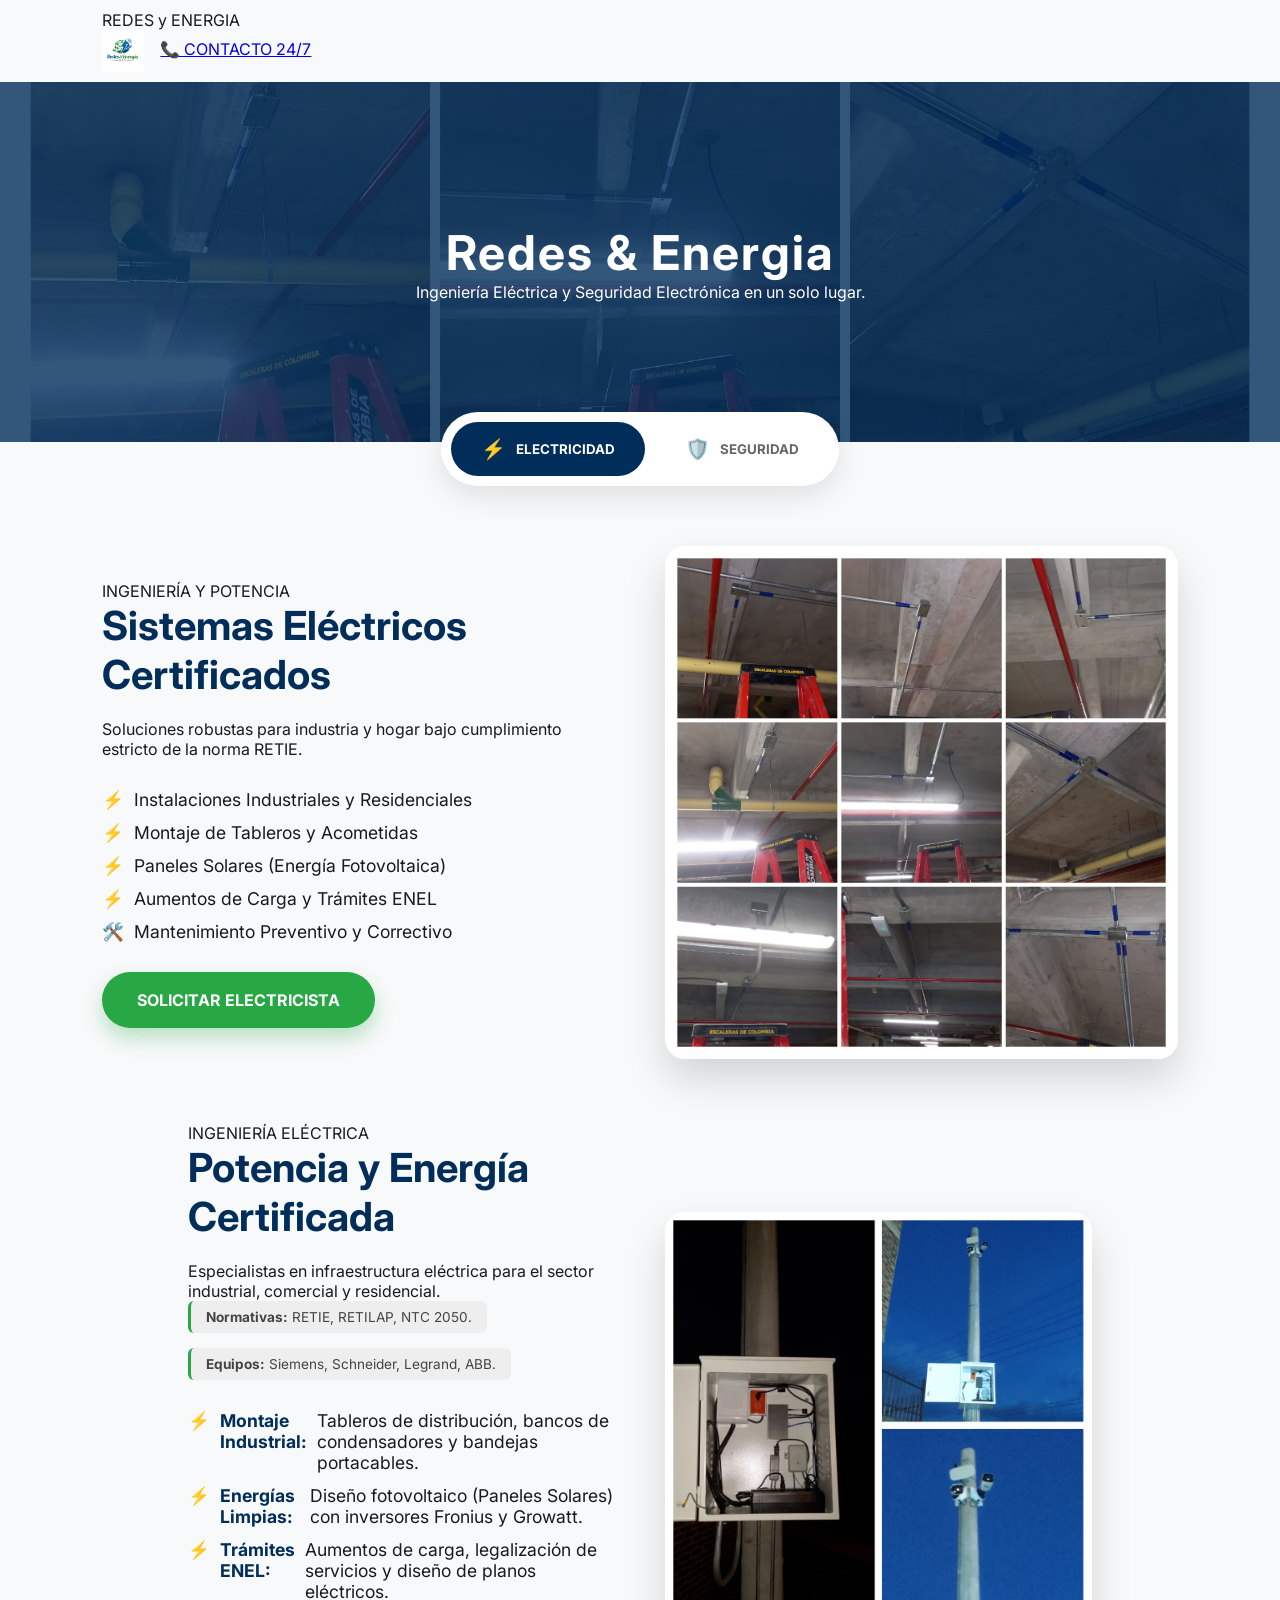
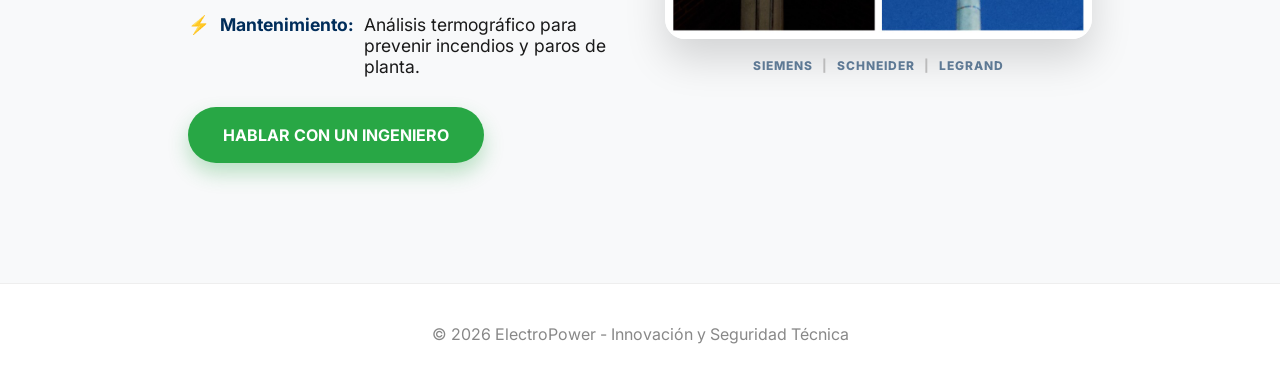
==== index.html @ 6e64207f "Update index.html" ====
<!DOCTYPE html>
<html lang="es">
<head>
    <meta charset="UTF-8">
    <meta name="viewport" content="width=device-width, initial-scale=1.0">
    <title>Redes & Energia | Ingeniería y Seguridad</title>
    <link rel="stylesheet" href="style.css">
    <link rel="stylesheet" href="https://cdnjs.cloudflare.com/ajax/libs/animate.css/4.1.1/animate.min.css"/>
    <link href="https://fonts.googleapis.com/css2?family=Inter:wght@400;700;800&display=swap" rel="stylesheet">
</head>
<body>

    <nav class="navbar animate__animated animate__fadeIn">
        <div class="logo">REDES y <span>ENERGIA</span></div>
        <img src="logo.jpeg" alt="Logo Redes & Energía" class="logo-img">
        <a href="https://wa.me/573142447898" class="btn-contacto">📞 CONTACTO 24/7</a>
    </nav>

    <header class="main-header">
        <div class="header-content animate__animated animate__zoomIn">
            <h1>Redes & Energia</h1>
            <p>Ingeniería Eléctrica y Seguridad Electrónica en un solo lugar.</p>
        </div>
    </header>

    <section class="selector-section">
        <div class="tabs">
            <button class="tab-item active" onclick="cambiarServicio('elec')">
                <span class="tab-icon">⚡</span>
                <span class="tab-text">ELECTRICIDAD</span>
            </button>
            <button class="tab-item" onclick="cambiarServicio('seg')">
                <span class="tab-icon">🛡️</span>
                <span class="tab-text">SEGURIDAD</span>
            </button>
        </div>
    </section>

    <main class="container">
        
        <div id="elec" class="service-panel active animate__animated animate__fadeIn">
            <div class="panel-grid">
                <div class="panel-info">
                    <span class="badge">INGENIERÍA Y POTENCIA</span>
                    <h2>Sistemas Eléctricos Certificados</h2>
                    <p>Soluciones robustas para industria y hogar bajo cumplimiento estricto de la norma RETIE.</p>
                    <ul class="feature-list">
                        <li><span>⚡</span> Instalaciones Industriales y Residenciales</li>
                        <li><span>⚡</span> Montaje de Tableros y Acometidas</li>
                        <li><span>⚡</span> Paneles Solares (Energía Fotovoltaica)</li>
                        <li><span>⚡</span> Aumentos de Carga y Trámites ENEL</li>
                        <li><span>🛠️</span> Mantenimiento Preventivo y Correctivo</li>
                    </ul>
                    <a href="https://wa.me/573142447898" class="btn-wa">SOLICITAR ELECTRICISTA</a>
                </div>
                <div class="panel-media">
                    <img src="img/conduit-emt.jpeg" alt="Electricidad Industrial" class="img-main">
                </div>
            </div>
        </div>
<main class="container">
        
        <div id="elec" class="service-panel active animate__animated animate__fadeIn">
            <div class="panel-grid">
                <div class="panel-info">
                    <span class="badge">INGENIERÍA ELÉCTRICA</span>
                    <h2>Potencia y Energía Certificada</h2>
                    <p>Especialistas en infraestructura eléctrica para el sector industrial, comercial y residencial.</p>
                    
                    <div class="tech-specs">
                        <div class="spec-item"><strong>Normativas:</strong> RETIE, RETILAP, NTC 2050.</div>
                        <div class="spec-item"><strong>Equipos:</strong> Siemens, Schneider, Legrand, ABB.</div>
                    </div>

                    <ul class="feature-list">
                        <li><span>⚡</span> <strong>Montaje Industrial:</strong> Tableros de distribución, bancos de condensadores y bandejas portacables.</li>
                        <li><span>⚡</span> <strong>Energías Limpias:</strong> Diseño fotovoltaico (Paneles Solares) con inversores Fronius y Growatt.</li>
                        <li><span>⚡</span> <strong>Trámites ENEL:</strong> Aumentos de carga, legalización de servicios y diseño de planos eléctricos.</li>
                        <li><span>⚡</span> <strong>Mantenimiento:</strong> Análisis termográfico para prevenir incendios y paros de planta.</li>
                    </ul>
                    <a href="https://wa.me/573142447898" class="btn-wa">HABLAR CON UN INGENIERO</a>
                </div>
                <div class="panel-media">
                    <img src="img/posteria.jpeg" alt="Ingeniería Eléctrica" class="img-main">
                    <div class="brand-strip">
                        <span>SIEMENS</span> | <span>SCHNEIDER</span> | <span>LEGRAND</span>
                    </div>
                </div>
            </div>
        </div>

        <div id="seg" class="service-panel animate__animated animate__fadeIn">
            <div class="panel-grid">
                <div class="panel-info">
                    <span class="badge sec-badge">TECNOLOGÍA DE PROTECCIÓN</span>
                    <h2>Seguridad Electrónica Integral</h2>
                    <p>Protegemos lo que más valoras con sistemas inteligentes de última generación y control móvil.</p>
                    <ul class="feature-list">
                        <li><span>🛡️</span> CCTV: Cámaras 4K con Inteligencia Artificial</li>
                        <li><span>🔥</span> Detección de Incendio e Intrusión</li>
                        <li><span>🛂</span> Control de Acceso Biométrico y Peatonal</li>
                        <li><span>⚡</span> Cercas Eléctricas de Alto Voltaje</li>
                        <li><span>🚗</span> Control Vehicular y Automatización</li>
                    </ul>
                    <a href="https://wa.me/573142447898" class="btn-wa seg-color">SOLICITAR ESTUDIO DE SEGURIDAD</a>
                </div>
                <div class="panel-media">
                    <div class="scanner-effect">
                        <img src="img/visual.jpeg" alt="Seguridad CCTV" class="img-main">
                        <img src="img/cercaelectrica.jpeg" alt="Cerca Electrica" class="img-main">
                        <div class="line"></div>
                    </div>
                </div>
            </div>
        </div>

    </main>


        <div id="seg" class="service-panel animate__animated animate__fadeIn">
            <div class="panel-grid">
                <div class="panel-info">
                    <span class="badge sec-badge">SEGURIDAD ELECTRÓNICA IA</span>
                    <h2>Protección de Nueva Generación</h2>
                    <p>Implementamos sistemas inteligentes que no solo graban, sino que previenen incidentes en tiempo real.</p>
                    
                    <div class="tech-specs sec-specs">
                        <div class="spec-item"><strong>Tecnologías:</strong> IA AcuSense, ColorVu (24/7 Color), LPR.</div>
                        <div class="spec-item"><strong>Marcas:</strong> Hikvision, Dahua, Ajax, DSC, Ezviz.</div>
                    </div>

                    <ul class="feature-list">
                        <li><span>🛡️</span> <strong>CCTV con IA:</strong> Filtro de humanos y vehículos para evitar falsas alarmas de mascotas o lluvia.</li>
                        <li><span>🛡️</span> <strong>Visión Nocturna 4K:</strong> Tecnología de ultra baja luz para ver colores nítidos en oscuridad total.</li>
                        <li><span>🛡️</span> <strong>Alarmas Inalámbricas:</strong> Sistemas Grado 2 con conexión a celular y batería de respaldo de larga duración.</li>
                        <li><span>🛡️</span> <strong>Control de Acceso:</strong> Reconocimiento facial, biometría y citofonía IP gestionada desde App.</li>
                        <li><span>🛡️</span> <strong>Perímetros:</strong> Cercas eléctricas con energizadores de alta potencia y sensores de impacto.</li>
                    </ul>
                    <a href="https://wa.me/tu_numero" class="btn-wa seg-color">SOLICITAR DIAGNÓSTICO IA</a>
                </div>
                <div class="panel-media">
                    <div class="scanner-effect">
                        <img src="img/visual.jpeg" alt="Tecnología de Seguridad" class="img-main">
                        <div class="line"></div>
                    </div>
                    <div class="brand-strip">
                        <span>HIKVISION</span> | <span>DAHUA</span> | <span>AJAX</span> | <span>EZVIZ</span>
                    </div>
                </div>
            </div>
        </div>

    </main>

    <footer class="footer">
        <p>&copy; 2026 ElectroPower - Innovación y Seguridad Técnica</p>
    </footer>

   <script>
    function cambiarServicio(idSeleccionado) {
        // 1. Buscamos todos los paneles de información
        const paneles = document.querySelectorAll('.service-panel');
        
        // 2. Ocultamos todos los paneles quitando la clase 'active'
        paneles.forEach(panel => {
            panel.classList.remove('active');
            panel.style.display = 'none'; // Forzamos que se oculte
        });

        // 3. Quitamos el color azul a todos los botones del menú
        const botones = document.querySelectorAll('.tab-item');
        botones.forEach(boton => {
            boton.classList.remove('active');
        });

        // 4. Mostramos SOLO el panel que queremos
        const panelActivo = document.getElementById(idSeleccionado);
        if (panelActivo) {
            panelActivo.classList.add('active');
            panelActivo.style.display = 'block'; // Forzamos que se vea
        }

        // 5. Pintamos de azul el botón que acabamos de tocar
        // Usamos event.currentTarget para saber qué botón se presionó
        if (event && event.currentTarget) {
            event.currentTarget.classList.add('active');
        }
    }
</script>
</body>

</html>
---- style.css ----
:root {
    --azul: #002d5a;
    --verde: #28a745;
    --gris: #f8f9fa;
    --dark: #1a1a1a;
}

* { box-sizing: border-box; margin: 0; padding: 0; font-family: 'Inter', sans-serif; }

body { background-color: var(--gris); color: var(--dark); }

/* NAVBAR */
.navbar {
    /* ... otras propiedades ... */
    padding: 10px 8%; /* <--- Reduce el primer número (ej. de 15px o 20px a 10px) */
    /* ... otras propiedades ... */
}
/* Busca esta regla en tu CSS y cambia el valor de height */

.logo-img {
    height: 42px; /* Prueba con este valor intermedio */
    margin-right: 12px;
    object-fit: contain;
    width: auto;
    vertical-align: middle; /* Ayuda a que quede bien centrado con el texto */
}
/* HEADER */
.main-header {
    background: linear-gradient(rgba(0,45,90,0.8), rgba(0,45,90,0.8)), url('img/conduit-emt.jpeg');
    background-size: cover; background-position: center; height: 40vh;
    display: flex; align-items: center; justify-content: center; text-align: center; color: white;
}
.main-header h1 { font-size: 3rem; letter-spacing: 2px; }

/* SELECTOR TABS */
.selector-section { display: flex; justify-content: center; margin-top: -30px; }
.tabs { background: white; padding: 10px; border-radius: 50px; box-shadow: 0 10px 30px rgba(0,0,0,0.1); display: flex; gap: 10px; }
.tab-item { 
    border: none; background: none; padding: 15px 30px; border-radius: 40px;
    cursor: pointer; display: flex; align-items: center; gap: 10px; transition: 0.3s;
    font-weight: bold; color: #666;
}
.tab-item.active { background: var(--azul); color: white; }
.tab-icon { font-size: 20px; }

/* PANELES DE SERVICIO */
.container { padding: 60px 8%; }
.service-panel { display: none; }
.service-panel.active { display: block; }
.panel-grid { display: grid; grid-template-columns: 1fr 1fr; gap: 50px; align-items: center; }

.panel-info h2 { font-size: 2.5rem; color: var(--azul); margin-bottom: 20px; }
.feature-list { list-style: none; margin: 30px 0; }
.feature-list li { margin: 12px 0; font-size: 1.1rem; display: flex; gap: 10px; }
.feature-list span { color: var(--verde); font-weight: bold; }

.img-main { width: 100%; border-radius: 20px; box-shadow: 0 20px 40px rgba(0,0,0,0.15); }

/* BOTÓN WHATSAPP */
.btn-wa { 
    display: inline-block; background: var(--verde); color: white;
    padding: 18px 35px; border-radius: 50px; text-decoration: none;
    font-weight: bold; box-shadow: 0 10px 20px rgba(40, 167, 69, 0.3);
}
.seg-color { background: var(--azul); box-shadow: 0 10px 20px rgba(0, 45, 90, 0.3); }

.footer { text-align: center; padding: 40px; background: white; color: #888; border-top: 1px solid #eee; }

@media (max-width: 768px) {
    .panel-grid { grid-template-columns: 1fr; text-align: center; }
    .main-header h1 { font-size: 2rem; }
}
/* Especificaciones Técnicas (Cuadritos grises) */
.tech-specs {
    display: flex;
    gap: 15px;
    margin-bottom: 25px;
    flex-wrap: wrap;
}

.spec-item {
    background: #eee;
    padding: 8px 15px;
    border-radius: 6px;
    font-size: 0.85rem;
    color: #444;
    border-left: 3px solid var(--verde);
}

.sec-specs .spec-item {
    border-left: 3px solid var(--celeste);
}

/* Tira de Marcas bajo la imagen */
.brand-strip {
    margin-top: 15px;
    text-align: center;
    font-size: 0.75rem;
    font-weight: 800;
    color: #bbb;
    letter-spacing: 1px;
}

.brand-strip span {
    margin: 0 5px;
    color: var(--azul);
    opacity: 0.6;
}

/* Ajuste del Feature List para que no se vea amontonado */
.feature-list li strong {
    color: var(--azul);
}

/* ... (Conserva todo lo anterior de style.css) ... */
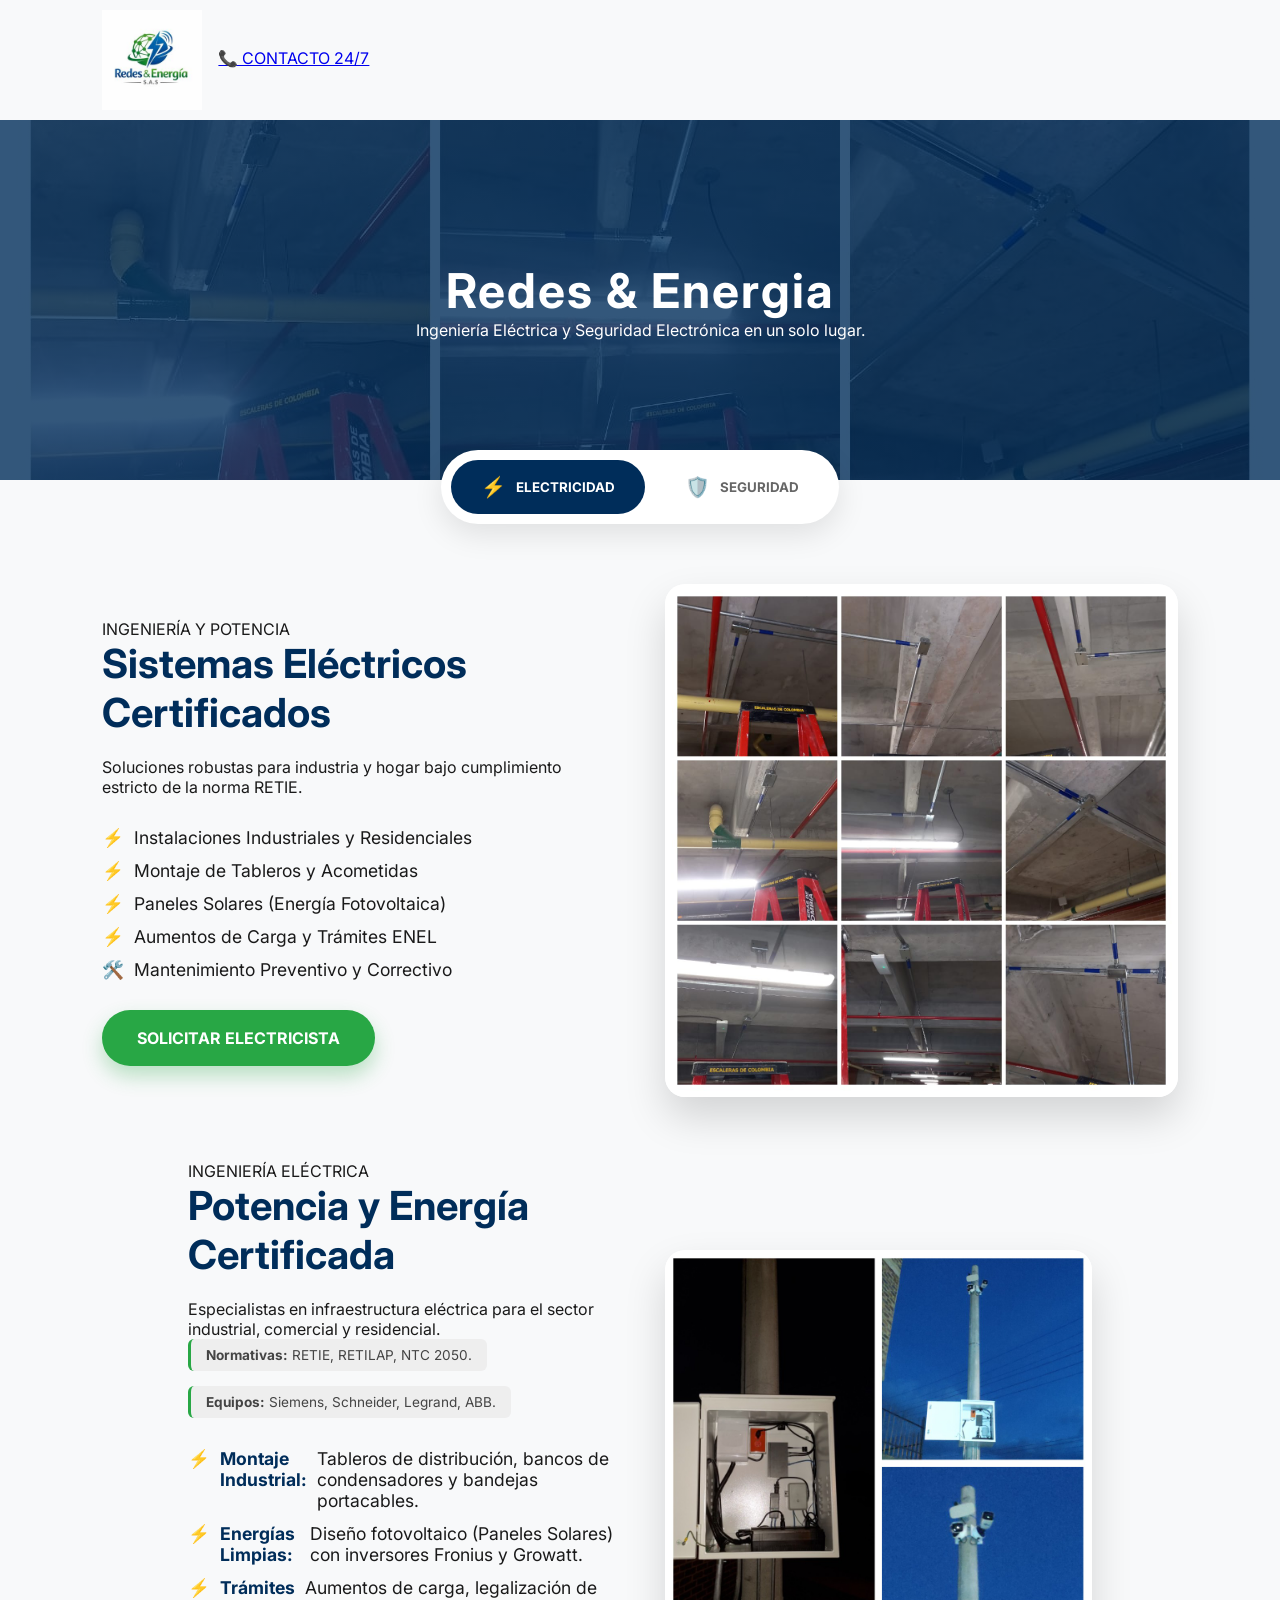
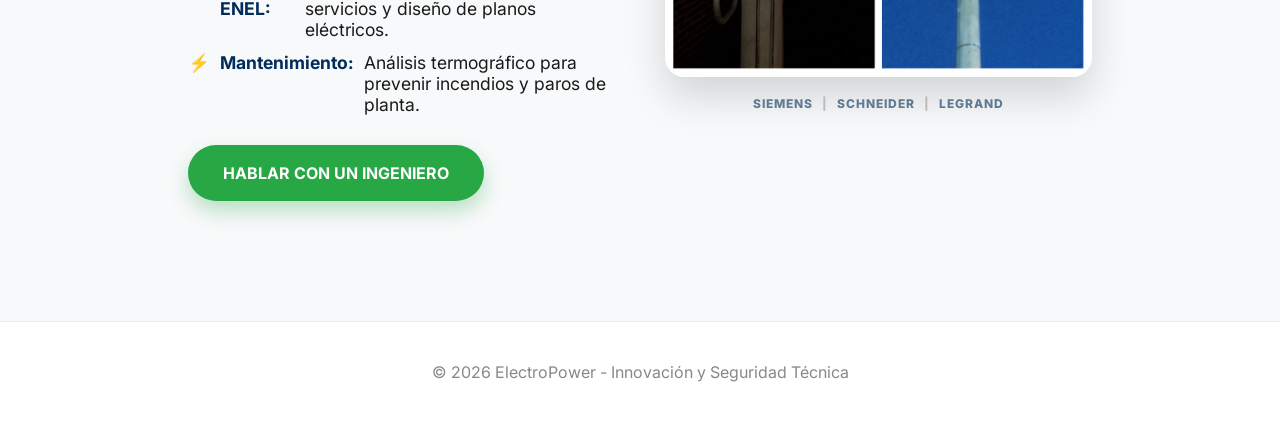
==== commit d9f80b24: "Update index.html" ====
--- a/index.html
+++ b/index.html
@@ -11,8 +11,7 @@
 <body>
 
     <nav class="navbar animate__animated animate__fadeIn">
-        <div class="logo">REDES y <span>ENERGIA</span></div>
-        <img src="logo.jpeg" alt="Logo Redes & Energía" class="logo-img">
+       <img src="logo.jpeg" alt="Logo Redes & Energía" class="logo-img">
         <a href="https://wa.me/573142447898" class="btn-contacto">📞 CONTACTO 24/7</a>
     </nav>
 
--- a/style.css
+++ b/style.css
@@ -18,7 +18,7 @@
 /* Busca esta regla en tu CSS y cambia el valor de height */
 
 .logo-img {
-    height: 42px; /* Prueba con este valor intermedio */
+    height: 100px; /* Prueba con este valor intermedio */
     margin-right: 12px;
     object-fit: contain;
     width: auto;
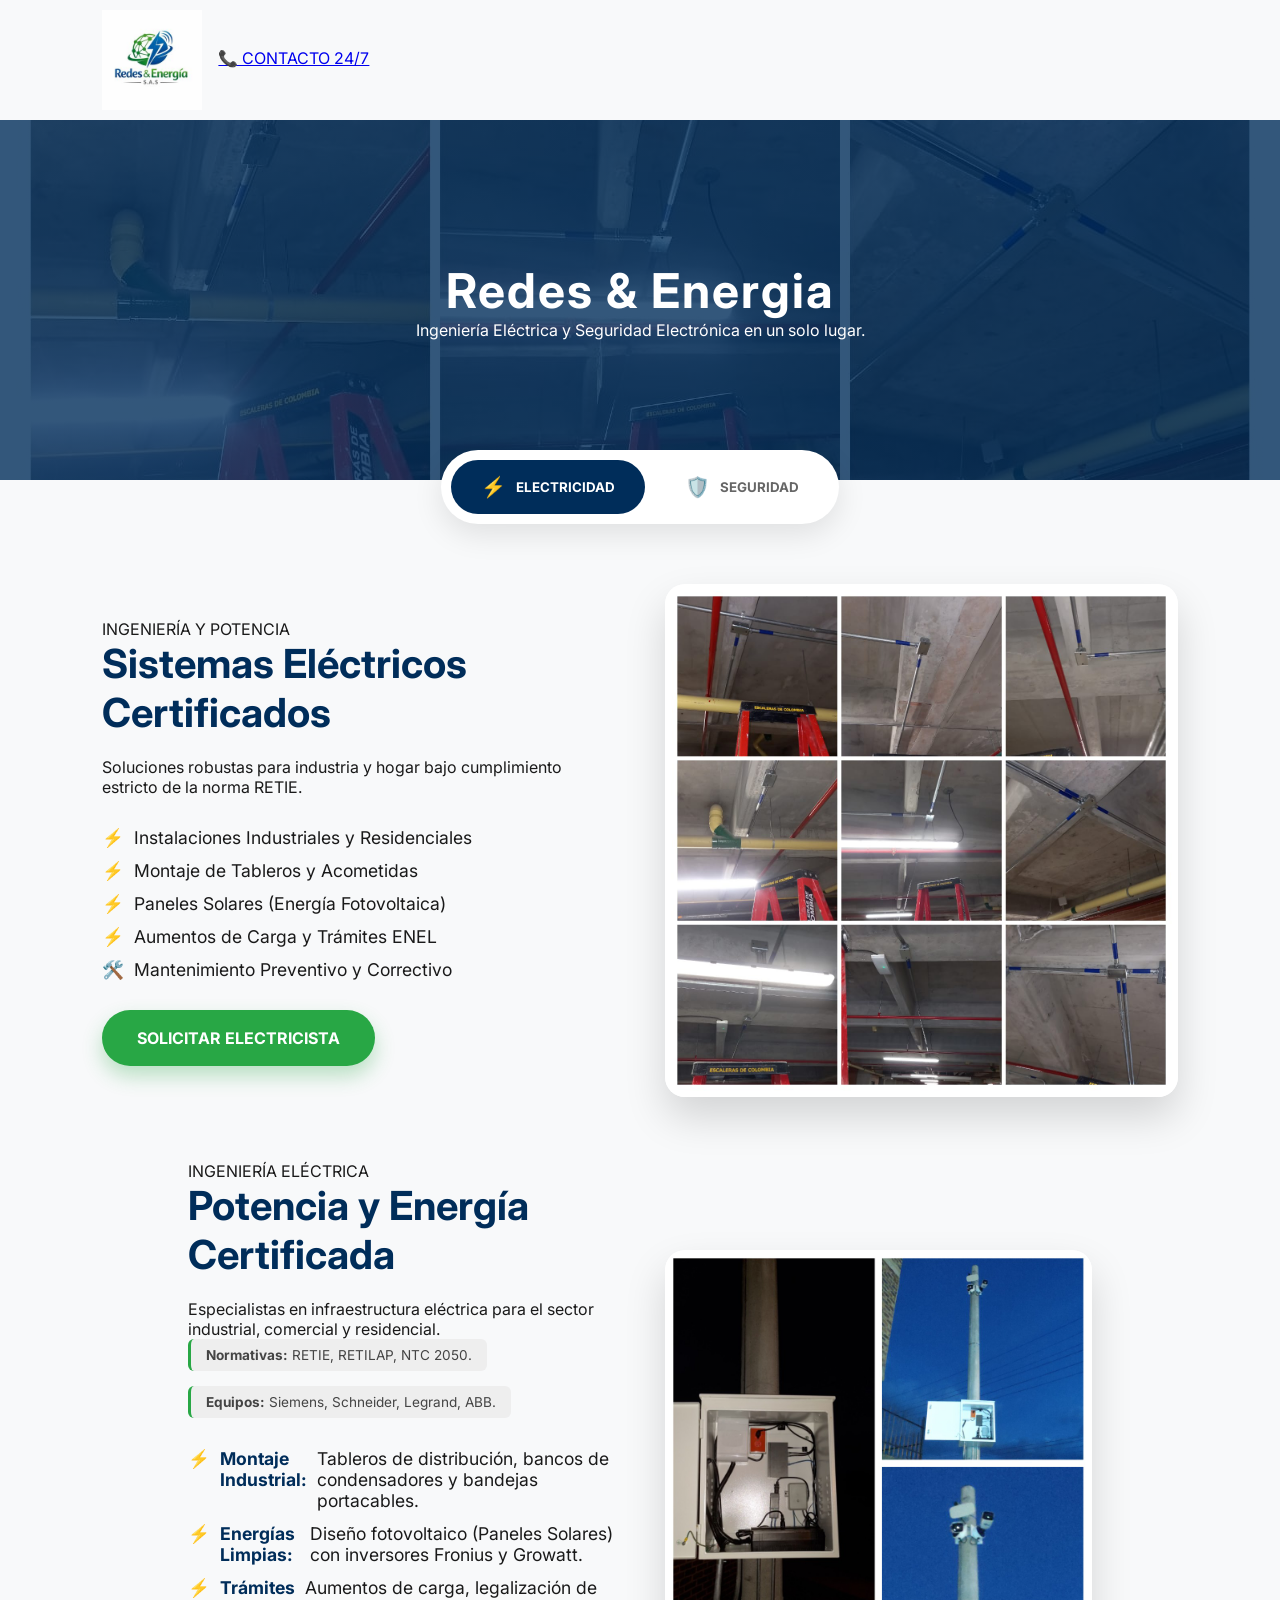
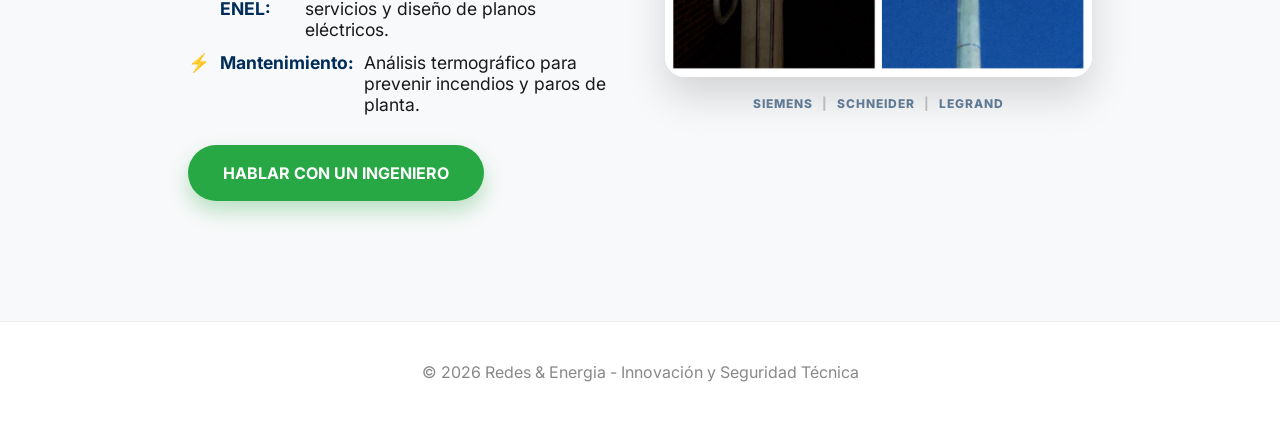
==== commit e80c12a7: "Update index.html" ====
--- a/index.html
+++ b/index.html
@@ -152,7 +152,7 @@
     </main>
 
     <footer class="footer">
-        <p>&copy; 2026 ElectroPower - Innovación y Seguridad Técnica</p>
+        <p>&copy; 2026 Redes & Energia - Innovación y Seguridad Técnica</p>
     </footer>
 
    <script>
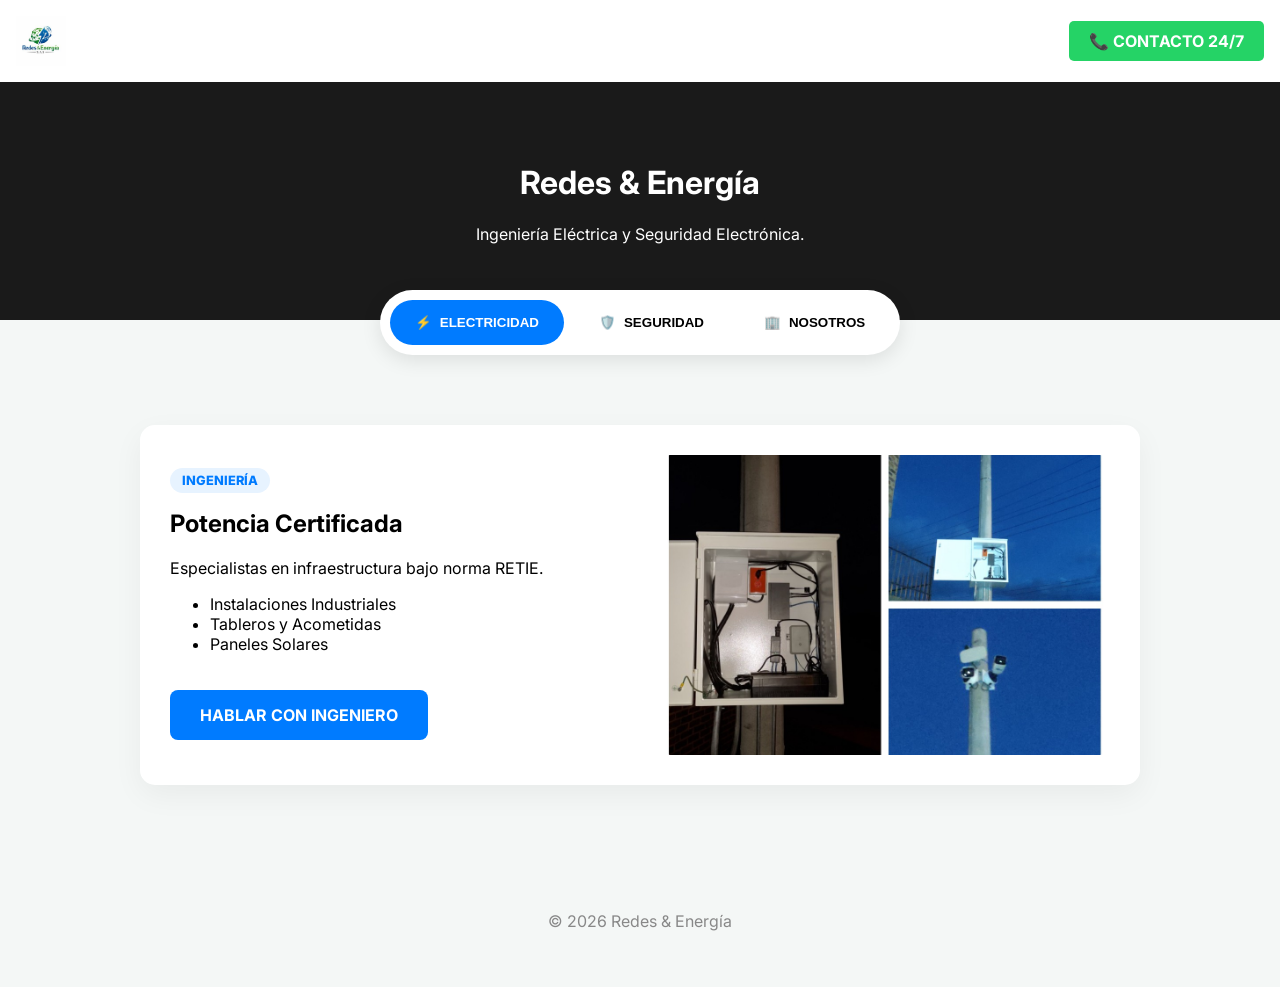
==== commit 837e02b1: "Update index.html" ====
--- a/index.html
+++ b/index.html
@@ -4,190 +4,144 @@
     <meta charset="UTF-8">
     <meta name="viewport" content="width=device-width, initial-scale=1.0">
     <title>Redes & Energia | Ingeniería y Seguridad</title>
-    <link rel="stylesheet" href="style.css">
     <link rel="stylesheet" href="https://cdnjs.cloudflare.com/ajax/libs/animate.css/4.1.1/animate.min.css"/>
     <link href="https://fonts.googleapis.com/css2?family=Inter:wght@400;700;800&display=swap" rel="stylesheet">
+    
+    <style>
+        /* ESTILOS BASE PARA QUE FUNCIONE SIN CSS EXTERNO */
+        :root {
+            --primary: #007bff;
+            --secondary: #6c757d;
+            --dark: #1a1a1a;
+        }
+        body { font-family: 'Inter', sans-serif; margin: 0; background: #f4f7f6; }
+        .navbar { background: white; padding: 1rem; display: flex; justify-content: space-between; align-items: center; box-shadow: 0 2px 10px rgba(0,0,0,0.1); }
+        .logo-img { height: 50px; }
+        .btn-contacto { background: #25d366; color: white; text-decoration: none; padding: 10px 20px; border-radius: 5px; font-weight: bold; }
+        
+        .main-header { background: var(--dark); color: white; text-align: center; padding: 60px 20px; }
+        .selector-section { display: flex; justify-content: center; margin-top: -30px; }
+        
+        .tabs { background: white; padding: 10px; border-radius: 50px; box-shadow: 0 5px 20px rgba(0,0,0,0.1); display: flex; gap: 10px; }
+        .tab-item { border: none; background: none; padding: 15px 25px; cursor: pointer; border-radius: 40px; display: flex; align-items: center; gap: 8px; font-weight: bold; transition: 0.3s; }
+        .tab-item.active { background: var(--primary); color: white; }
+        
+        .container { max-width: 1000px; margin: 50px auto; padding: 20px; }
+        .service-panel { display: none; background: white; padding: 30px; border-radius: 15px; box-shadow: 0 10px 30px rgba(0,0,0,0.05); }
+        .service-panel.active { display: block; }
+        
+        .panel-grid { display: grid; grid-template-columns: 1fr 1fr; gap: 40px; align-items: center; }
+        @media (max-width: 768px) { .panel-grid { grid-template-columns: 1fr; } }
+        
+        .badge { background: #e7f3ff; color: var(--primary); padding: 5px 12px; border-radius: 20px; font-size: 0.8rem; font-weight: 800; }
+        .img-main { width: 100%; border-radius: 10px; object-fit: cover; height: 300px; }
+        .btn-wa { display: inline-block; margin-top: 20px; background: var(--primary); color: white; padding: 15px 30px; text-decoration: none; border-radius: 8px; font-weight: bold; }
+        .mv-item h3 { color: var(--primary); border-left: 4px solid var(--primary); padding-left: 10px; margin-top: 25px; }
+        .footer { text-align: center; padding: 40px; color: #888; }
+    </style>
 </head>
 <body>
 
-    <nav class="navbar animate__animated animate__fadeIn">
-       <img src="logo.jpeg" alt="Logo Redes & Energía" class="logo-img">
+    <nav class="navbar">
+        <img src="logo.jpeg" alt="Logo" class="logo-img">
         <a href="https://wa.me/573142447898" class="btn-contacto">📞 CONTACTO 24/7</a>
     </nav>
 
     <header class="main-header">
         <div class="header-content animate__animated animate__zoomIn">
-            <h1>Redes & Energia</h1>
-            <p>Ingeniería Eléctrica y Seguridad Electrónica en un solo lugar.</p>
+            <h1>Redes & Energía</h1>
+            <p>Ingeniería Eléctrica y Seguridad Electrónica.</p>
         </div>
     </header>
 
     <section class="selector-section">
         <div class="tabs">
-            <button class="tab-item active" onclick="cambiarServicio('elec')">
-                <span class="tab-icon">⚡</span>
-                <span class="tab-text">ELECTRICIDAD</span>
+            <button class="tab-item active" onclick="mostrar(this, 'elec')">
+                <span>⚡</span> ELECTRICIDAD
             </button>
-            <button class="tab-item" onclick="cambiarServicio('seg')">
-                <span class="tab-icon">🛡️</span>
-                <span class="tab-text">SEGURIDAD</span>
+            <button class="tab-item" onclick="mostrar(this, 'seg')">
+                <span>🛡️</span> SEGURIDAD
+            </button>
+            <button class="tab-item" onclick="mostrar(this, 'nosotros')">
+                <span>🏢</span> NOSOTROS
             </button>
         </div>
     </section>
 
     <main class="container">
-        
         <div id="elec" class="service-panel active animate__animated animate__fadeIn">
             <div class="panel-grid">
                 <div class="panel-info">
-                    <span class="badge">INGENIERÍA Y POTENCIA</span>
-                    <h2>Sistemas Eléctricos Certificados</h2>
-                    <p>Soluciones robustas para industria y hogar bajo cumplimiento estricto de la norma RETIE.</p>
-                    <ul class="feature-list">
-                        <li><span>⚡</span> Instalaciones Industriales y Residenciales</li>
-                        <li><span>⚡</span> Montaje de Tableros y Acometidas</li>
-                        <li><span>⚡</span> Paneles Solares (Energía Fotovoltaica)</li>
-                        <li><span>⚡</span> Aumentos de Carga y Trámites ENEL</li>
-                        <li><span>🛠️</span> Mantenimiento Preventivo y Correctivo</li>
+                    <span class="badge">INGENIERÍA</span>
+                    <h2>Potencia Certificada</h2>
+                    <p>Especialistas en infraestructura bajo norma RETIE.</p>
+                    <ul>
+                        <li>Instalaciones Industriales</li>
+                        <li>Tableros y Acometidas</li>
+                        <li>Paneles Solares</li>
                     </ul>
-                    <a href="https://wa.me/573142447898" class="btn-wa">SOLICITAR ELECTRICISTA</a>
+                    <a href="#" class="btn-wa">HABLAR CON INGENIERO</a>
                 </div>
-                <div class="panel-media">
-                    <img src="img/conduit-emt.jpeg" alt="Electricidad Industrial" class="img-main">
-                </div>
-            </div>
-        </div>
-<main class="container">
-        
-        <div id="elec" class="service-panel active animate__animated animate__fadeIn">
-            <div class="panel-grid">
-                <div class="panel-info">
-                    <span class="badge">INGENIERÍA ELÉCTRICA</span>
-                    <h2>Potencia y Energía Certificada</h2>
-                    <p>Especialistas en infraestructura eléctrica para el sector industrial, comercial y residencial.</p>
-                    
-                    <div class="tech-specs">
-                        <div class="spec-item"><strong>Normativas:</strong> RETIE, RETILAP, NTC 2050.</div>
-                        <div class="spec-item"><strong>Equipos:</strong> Siemens, Schneider, Legrand, ABB.</div>
-                    </div>
-
-                    <ul class="feature-list">
-                        <li><span>⚡</span> <strong>Montaje Industrial:</strong> Tableros de distribución, bancos de condensadores y bandejas portacables.</li>
-                        <li><span>⚡</span> <strong>Energías Limpias:</strong> Diseño fotovoltaico (Paneles Solares) con inversores Fronius y Growatt.</li>
-                        <li><span>⚡</span> <strong>Trámites ENEL:</strong> Aumentos de carga, legalización de servicios y diseño de planos eléctricos.</li>
-                        <li><span>⚡</span> <strong>Mantenimiento:</strong> Análisis termográfico para prevenir incendios y paros de planta.</li>
-                    </ul>
-                    <a href="https://wa.me/573142447898" class="btn-wa">HABLAR CON UN INGENIERO</a>
-                </div>
-                <div class="panel-media">
-                    <img src="img/posteria.jpeg" alt="Ingeniería Eléctrica" class="img-main">
-                    <div class="brand-strip">
-                        <span>SIEMENS</span> | <span>SCHNEIDER</span> | <span>LEGRAND</span>
-                    </div>
-                </div>
+                <img src="img/posteria.jpeg" class="img-main" alt="Electricidad">
             </div>
         </div>
 
         <div id="seg" class="service-panel animate__animated animate__fadeIn">
             <div class="panel-grid">
                 <div class="panel-info">
-                    <span class="badge sec-badge">TECNOLOGÍA DE PROTECCIÓN</span>
-                    <h2>Seguridad Electrónica Integral</h2>
-                    <p>Protegemos lo que más valoras con sistemas inteligentes de última generación y control móvil.</p>
-                    <ul class="feature-list">
-                        <li><span>🛡️</span> CCTV: Cámaras 4K con Inteligencia Artificial</li>
-                        <li><span>🔥</span> Detección de Incendio e Intrusión</li>
-                        <li><span>🛂</span> Control de Acceso Biométrico y Peatonal</li>
-                        <li><span>⚡</span> Cercas Eléctricas de Alto Voltaje</li>
-                        <li><span>🚗</span> Control Vehicular y Automatización</li>
+                    <span class="badge">SEGURIDAD IA</span>
+                    <h2>Protección 24/7</h2>
+                    <p>Sistemas inteligentes de videovigilancia y alarmas.</p>
+                    <ul>
+                        <li>CCTV 4K con IA</li>
+                        <li>Control de Acceso</li>
+                        <li>Cercas Eléctricas</li>
                     </ul>
-                    <a href="https://wa.me/573142447898" class="btn-wa seg-color">SOLICITAR ESTUDIO DE SEGURIDAD</a>
+                    <a href="#" class="btn-wa" style="background: #2c3e50;">ESTUDIO DE SEGURIDAD</a>
                 </div>
-                <div class="panel-media">
-                    <div class="scanner-effect">
-                        <img src="img/visual.jpeg" alt="Seguridad CCTV" class="img-main">
-                        <img src="img/cercaelectrica.jpeg" alt="Cerca Electrica" class="img-main">
-                        <div class="line"></div>
-                    </div>
-                </div>
+                <img src="img/visual.jpeg" class="img-main" alt="Seguridad">
             </div>
         </div>
 
-    </main>
-
-
-        <div id="seg" class="service-panel animate__animated animate__fadeIn">
+        <div id="nosotros" class="service-panel animate__animated animate__fadeIn">
             <div class="panel-grid">
                 <div class="panel-info">
-                    <span class="badge sec-badge">SEGURIDAD ELECTRÓNICA IA</span>
-                    <h2>Protección de Nueva Generación</h2>
-                    <p>Implementamos sistemas inteligentes que no solo graban, sino que previenen incidentes en tiempo real.</p>
-                    
-                    <div class="tech-specs sec-specs">
-                        <div class="spec-item"><strong>Tecnologías:</strong> IA AcuSense, ColorVu (24/7 Color), LPR.</div>
-                        <div class="spec-item"><strong>Marcas:</strong> Hikvision, Dahua, Ajax, DSC, Ezviz.</div>
+                    <span class="badge">TRAYECTORIA</span>
+                    <h2>Misión y Visión</h2>
+                    <div class="mv-item">
+                        <h3>🚀 Misión</h3>
+                        <p>Proveer soluciones integrales de ingeniería y seguridad, garantizando la protección de activos con altos estándares técnicos.</p>
                     </div>
-
-                    <ul class="feature-list">
-                        <li><span>🛡️</span> <strong>CCTV con IA:</strong> Filtro de humanos y vehículos para evitar falsas alarmas de mascotas o lluvia.</li>
-                        <li><span>🛡️</span> <strong>Visión Nocturna 4K:</strong> Tecnología de ultra baja luz para ver colores nítidos en oscuridad total.</li>
-                        <li><span>🛡️</span> <strong>Alarmas Inalámbricas:</strong> Sistemas Grado 2 con conexión a celular y batería de respaldo de larga duración.</li>
-                        <li><span>🛡️</span> <strong>Control de Acceso:</strong> Reconocimiento facial, biometría y citofonía IP gestionada desde App.</li>
-                        <li><span>🛡️</span> <strong>Perímetros:</strong> Cercas eléctricas con energizadores de alta potencia y sensores de impacto.</li>
-                    </ul>
-                    <a href="https://wa.me/tu_numero" class="btn-wa seg-color">SOLICITAR DIAGNÓSTICO IA</a>
-                </div>
-                <div class="panel-media">
-                    <div class="scanner-effect">
-                        <img src="img/visual.jpeg" alt="Tecnología de Seguridad" class="img-main">
-                        <div class="line"></div>
-                    </div>
-                    <div class="brand-strip">
-                        <span>HIKVISION</span> | <span>DAHUA</span> | <span>AJAX</span> | <span>EZVIZ</span>
+                    <div class="mv-item">
+                        <h3>👁️ Visión</h3>
+                        <p>Ser referentes en innovación tecnológica y energías limpias en Colombia para el 2030.</p>
                     </div>
                 </div>
+                <img src="logo.jpeg" class="img-main" alt="Nosotros">
             </div>
         </div>
-
     </main>
 
     <footer class="footer">
-        <p>&copy; 2026 Redes & Energia - Innovación y Seguridad Técnica</p>
+        <p>&copy; 2026 Redes & Energía</p>
     </footer>
 
-   <script>
-    function cambiarServicio(idSeleccionado) {
-        // 1. Buscamos todos los paneles de información
-        const paneles = document.querySelectorAll('.service-panel');
-        
-        // 2. Ocultamos todos los paneles quitando la clase 'active'
-        paneles.forEach(panel => {
-            panel.classList.remove('active');
-            panel.style.display = 'none'; // Forzamos que se oculte
-        });
-
-        // 3. Quitamos el color azul a todos los botones del menú
-        const botones = document.querySelectorAll('.tab-item');
-        botones.forEach(boton => {
-            boton.classList.remove('active');
-        });
-
-        // 4. Mostramos SOLO el panel que queremos
-        const panelActivo = document.getElementById(idSeleccionado);
-        if (panelActivo) {
-            panelActivo.classList.add('active');
-            panelActivo.style.display = 'block'; // Forzamos que se vea
+    <script>
+        function mostrar(boton, id) {
+            // Ocultar todos los paneles
+            document.querySelectorAll('.service-panel').forEach(p => p.classList.remove('active'));
+            // Quitar active de botones
+            document.querySelectorAll('.tab-item').forEach(b => b.classList.remove('active'));
+            
+            // Activar el elegido
+            document.getElementById(id).classList.add('active');
+            boton.classList.add('active');
         }
-
-        // 5. Pintamos de azul el botón que acabamos de tocar
-        // Usamos event.currentTarget para saber qué botón se presionó
-        if (event && event.currentTarget) {
-            event.currentTarget.classList.add('active');
-        }
-    }
-</script>
+    </script>
 </body>
-
 </html>
 
 
+
+
+
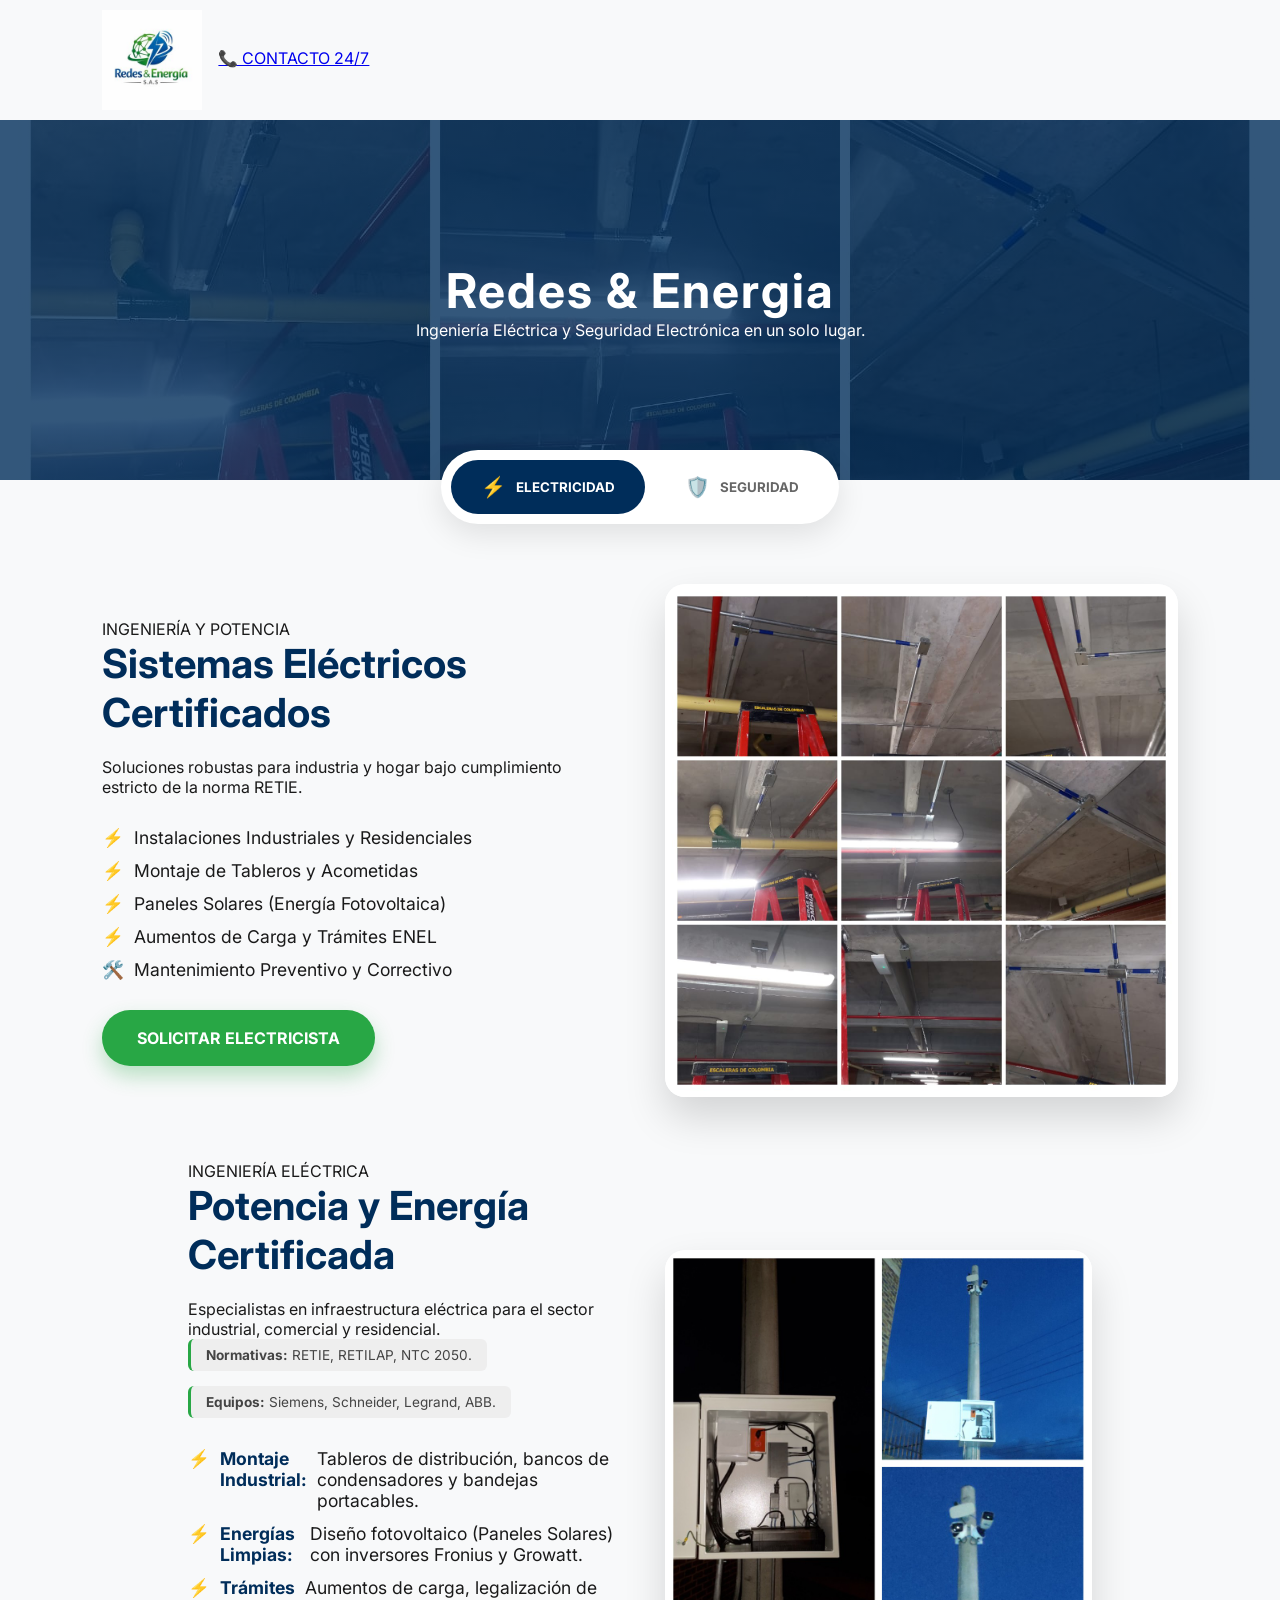
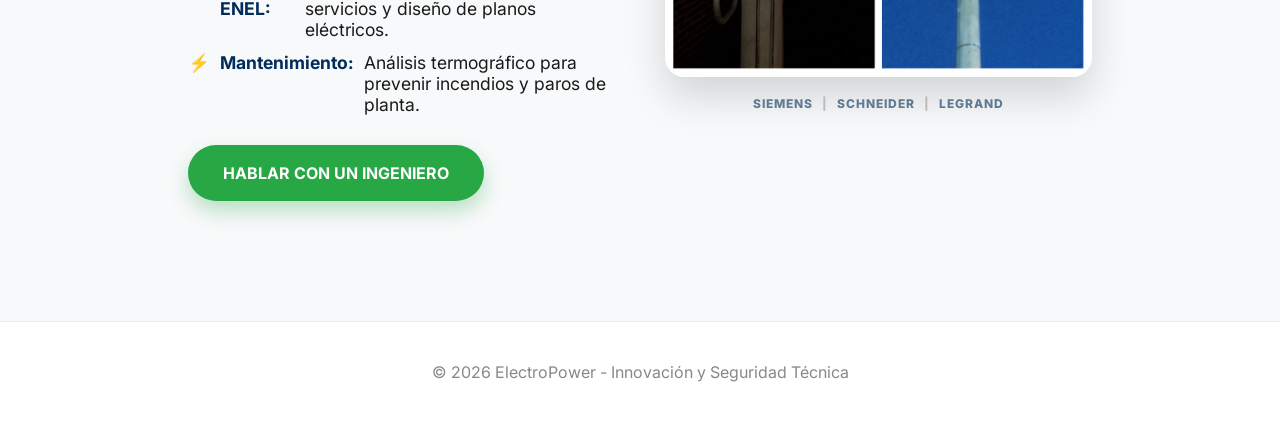
==== commit 49ba5130: "Update index.html" ====
--- a/index.html
+++ b/index.html
@@ -4,144 +4,194 @@
     <meta charset="UTF-8">
     <meta name="viewport" content="width=device-width, initial-scale=1.0">
     <title>Redes & Energia | Ingeniería y Seguridad</title>
+    <link rel="stylesheet" href="style.css">
     <link rel="stylesheet" href="https://cdnjs.cloudflare.com/ajax/libs/animate.css/4.1.1/animate.min.css"/>
     <link href="https://fonts.googleapis.com/css2?family=Inter:wght@400;700;800&display=swap" rel="stylesheet">
-    
-    <style>
-        /* ESTILOS BASE PARA QUE FUNCIONE SIN CSS EXTERNO */
-        :root {
-            --primary: #007bff;
-            --secondary: #6c757d;
-            --dark: #1a1a1a;
-        }
-        body { font-family: 'Inter', sans-serif; margin: 0; background: #f4f7f6; }
-        .navbar { background: white; padding: 1rem; display: flex; justify-content: space-between; align-items: center; box-shadow: 0 2px 10px rgba(0,0,0,0.1); }
-        .logo-img { height: 50px; }
-        .btn-contacto { background: #25d366; color: white; text-decoration: none; padding: 10px 20px; border-radius: 5px; font-weight: bold; }
-        
-        .main-header { background: var(--dark); color: white; text-align: center; padding: 60px 20px; }
-        .selector-section { display: flex; justify-content: center; margin-top: -30px; }
-        
-        .tabs { background: white; padding: 10px; border-radius: 50px; box-shadow: 0 5px 20px rgba(0,0,0,0.1); display: flex; gap: 10px; }
-        .tab-item { border: none; background: none; padding: 15px 25px; cursor: pointer; border-radius: 40px; display: flex; align-items: center; gap: 8px; font-weight: bold; transition: 0.3s; }
-        .tab-item.active { background: var(--primary); color: white; }
-        
-        .container { max-width: 1000px; margin: 50px auto; padding: 20px; }
-        .service-panel { display: none; background: white; padding: 30px; border-radius: 15px; box-shadow: 0 10px 30px rgba(0,0,0,0.05); }
-        .service-panel.active { display: block; }
-        
-        .panel-grid { display: grid; grid-template-columns: 1fr 1fr; gap: 40px; align-items: center; }
-        @media (max-width: 768px) { .panel-grid { grid-template-columns: 1fr; } }
-        
-        .badge { background: #e7f3ff; color: var(--primary); padding: 5px 12px; border-radius: 20px; font-size: 0.8rem; font-weight: 800; }
-        .img-main { width: 100%; border-radius: 10px; object-fit: cover; height: 300px; }
-        .btn-wa { display: inline-block; margin-top: 20px; background: var(--primary); color: white; padding: 15px 30px; text-decoration: none; border-radius: 8px; font-weight: bold; }
-        .mv-item h3 { color: var(--primary); border-left: 4px solid var(--primary); padding-left: 10px; margin-top: 25px; }
-        .footer { text-align: center; padding: 40px; color: #888; }
-    </style>
 </head>
 <body>
 
-    <nav class="navbar">
-        <img src="logo.jpeg" alt="Logo" class="logo-img">
+    <nav class="navbar animate__animated animate__fadeIn">
+       <img src="logo.jpeg" alt="Logo Redes & Energía" class="logo-img">
         <a href="https://wa.me/573142447898" class="btn-contacto">📞 CONTACTO 24/7</a>
     </nav>
 
     <header class="main-header">
         <div class="header-content animate__animated animate__zoomIn">
-            <h1>Redes & Energía</h1>
-            <p>Ingeniería Eléctrica y Seguridad Electrónica.</p>
+            <h1>Redes & Energia</h1>
+            <p>Ingeniería Eléctrica y Seguridad Electrónica en un solo lugar.</p>
         </div>
     </header>
 
     <section class="selector-section">
         <div class="tabs">
-            <button class="tab-item active" onclick="mostrar(this, 'elec')">
-                <span>⚡</span> ELECTRICIDAD
+            <button class="tab-item active" onclick="cambiarServicio('elec')">
+                <span class="tab-icon">⚡</span>
+                <span class="tab-text">ELECTRICIDAD</span>
             </button>
-            <button class="tab-item" onclick="mostrar(this, 'seg')">
-                <span>🛡️</span> SEGURIDAD
-            </button>
-            <button class="tab-item" onclick="mostrar(this, 'nosotros')">
-                <span>🏢</span> NOSOTROS
+            <button class="tab-item" onclick="cambiarServicio('seg')">
+                <span class="tab-icon">🛡️</span>
+                <span class="tab-text">SEGURIDAD</span>
             </button>
         </div>
     </section>
 
     <main class="container">
+        
         <div id="elec" class="service-panel active animate__animated animate__fadeIn">
             <div class="panel-grid">
                 <div class="panel-info">
-                    <span class="badge">INGENIERÍA</span>
-                    <h2>Potencia Certificada</h2>
-                    <p>Especialistas en infraestructura bajo norma RETIE.</p>
-                    <ul>
-                        <li>Instalaciones Industriales</li>
-                        <li>Tableros y Acometidas</li>
-                        <li>Paneles Solares</li>
+                    <span class="badge">INGENIERÍA Y POTENCIA</span>
+                    <h2>Sistemas Eléctricos Certificados</h2>
+                    <p>Soluciones robustas para industria y hogar bajo cumplimiento estricto de la norma RETIE.</p>
+                    <ul class="feature-list">
+                        <li><span>⚡</span> Instalaciones Industriales y Residenciales</li>
+                        <li><span>⚡</span> Montaje de Tableros y Acometidas</li>
+                        <li><span>⚡</span> Paneles Solares (Energía Fotovoltaica)</li>
+                        <li><span>⚡</span> Aumentos de Carga y Trámites ENEL</li>
+                        <li><span>🛠️</span> Mantenimiento Preventivo y Correctivo</li>
                     </ul>
-                    <a href="#" class="btn-wa">HABLAR CON INGENIERO</a>
+                    <a href="https://wa.me/573142447898" class="btn-wa">SOLICITAR ELECTRICISTA</a>
                 </div>
-                <img src="img/posteria.jpeg" class="img-main" alt="Electricidad">
+                <div class="panel-media">
+                    <img src="img/conduit-emt.jpeg" alt="Electricidad Industrial" class="img-main">
+                </div>
+            </div>
+        </div>
+<main class="container">
+        
+        <div id="elec" class="service-panel active animate__animated animate__fadeIn">
+            <div class="panel-grid">
+                <div class="panel-info">
+                    <span class="badge">INGENIERÍA ELÉCTRICA</span>
+                    <h2>Potencia y Energía Certificada</h2>
+                    <p>Especialistas en infraestructura eléctrica para el sector industrial, comercial y residencial.</p>
+                    
+                    <div class="tech-specs">
+                        <div class="spec-item"><strong>Normativas:</strong> RETIE, RETILAP, NTC 2050.</div>
+                        <div class="spec-item"><strong>Equipos:</strong> Siemens, Schneider, Legrand, ABB.</div>
+                    </div>
+
+                    <ul class="feature-list">
+                        <li><span>⚡</span> <strong>Montaje Industrial:</strong> Tableros de distribución, bancos de condensadores y bandejas portacables.</li>
+                        <li><span>⚡</span> <strong>Energías Limpias:</strong> Diseño fotovoltaico (Paneles Solares) con inversores Fronius y Growatt.</li>
+                        <li><span>⚡</span> <strong>Trámites ENEL:</strong> Aumentos de carga, legalización de servicios y diseño de planos eléctricos.</li>
+                        <li><span>⚡</span> <strong>Mantenimiento:</strong> Análisis termográfico para prevenir incendios y paros de planta.</li>
+                    </ul>
+                    <a href="https://wa.me/573142447898" class="btn-wa">HABLAR CON UN INGENIERO</a>
+                </div>
+                <div class="panel-media">
+                    <img src="img/posteria.jpeg" alt="Ingeniería Eléctrica" class="img-main">
+                    <div class="brand-strip">
+                        <span>SIEMENS</span> | <span>SCHNEIDER</span> | <span>LEGRAND</span>
+                    </div>
+                </div>
             </div>
         </div>
 
         <div id="seg" class="service-panel animate__animated animate__fadeIn">
             <div class="panel-grid">
                 <div class="panel-info">
-                    <span class="badge">SEGURIDAD IA</span>
-                    <h2>Protección 24/7</h2>
-                    <p>Sistemas inteligentes de videovigilancia y alarmas.</p>
-                    <ul>
-                        <li>CCTV 4K con IA</li>
-                        <li>Control de Acceso</li>
-                        <li>Cercas Eléctricas</li>
+                    <span class="badge sec-badge">TECNOLOGÍA DE PROTECCIÓN</span>
+                    <h2>Seguridad Electrónica Integral</h2>
+                    <p>Protegemos lo que más valoras con sistemas inteligentes de última generación y control móvil.</p>
+                    <ul class="feature-list">
+                        <li><span>🛡️</span> CCTV: Cámaras 4K con Inteligencia Artificial</li>
+                        <li><span>🔥</span> Detección de Incendio e Intrusión</li>
+                        <li><span>🛂</span> Control de Acceso Biométrico y Peatonal</li>
+                        <li><span>⚡</span> Cercas Eléctricas de Alto Voltaje</li>
+                        <li><span>🚗</span> Control Vehicular y Automatización</li>
                     </ul>
-                    <a href="#" class="btn-wa" style="background: #2c3e50;">ESTUDIO DE SEGURIDAD</a>
+                    <a href="https://wa.me/573142447898" class="btn-wa seg-color">SOLICITAR ESTUDIO DE SEGURIDAD</a>
                 </div>
-                <img src="img/visual.jpeg" class="img-main" alt="Seguridad">
+                <div class="panel-media">
+                    <div class="scanner-effect">
+                        <img src="img/visual.jpeg" alt="Seguridad CCTV" class="img-main">
+                        <img src="img/cercaelectrica.jpeg" alt="Cerca Electrica" class="img-main">
+                        <div class="line"></div>
+                    </div>
+                </div>
             </div>
         </div>
 
-        <div id="nosotros" class="service-panel animate__animated animate__fadeIn">
+    </main>
+
+
+        <div id="seg" class="service-panel animate__animated animate__fadeIn">
             <div class="panel-grid">
                 <div class="panel-info">
-                    <span class="badge">TRAYECTORIA</span>
-                    <h2>Misión y Visión</h2>
-                    <div class="mv-item">
-                        <h3>🚀 Misión</h3>
-                        <p>Proveer soluciones integrales de ingeniería y seguridad, garantizando la protección de activos con altos estándares técnicos.</p>
+                    <span class="badge sec-badge">SEGURIDAD ELECTRÓNICA IA</span>
+                    <h2>Protección de Nueva Generación</h2>
+                    <p>Implementamos sistemas inteligentes que no solo graban, sino que previenen incidentes en tiempo real.</p>
+                    
+                    <div class="tech-specs sec-specs">
+                        <div class="spec-item"><strong>Tecnologías:</strong> IA AcuSense, ColorVu (24/7 Color), LPR.</div>
+                        <div class="spec-item"><strong>Marcas:</strong> Hikvision, Dahua, Ajax, DSC, Ezviz.</div>
                     </div>
-                    <div class="mv-item">
-                        <h3>👁️ Visión</h3>
-                        <p>Ser referentes en innovación tecnológica y energías limpias en Colombia para el 2030.</p>
+
+                    <ul class="feature-list">
+                        <li><span>🛡️</span> <strong>CCTV con IA:</strong> Filtro de humanos y vehículos para evitar falsas alarmas de mascotas o lluvia.</li>
+                        <li><span>🛡️</span> <strong>Visión Nocturna 4K:</strong> Tecnología de ultra baja luz para ver colores nítidos en oscuridad total.</li>
+                        <li><span>🛡️</span> <strong>Alarmas Inalámbricas:</strong> Sistemas Grado 2 con conexión a celular y batería de respaldo de larga duración.</li>
+                        <li><span>🛡️</span> <strong>Control de Acceso:</strong> Reconocimiento facial, biometría y citofonía IP gestionada desde App.</li>
+                        <li><span>🛡️</span> <strong>Perímetros:</strong> Cercas eléctricas con energizadores de alta potencia y sensores de impacto.</li>
+                    </ul>
+                    <a href="https://wa.me/tu_numero" class="btn-wa seg-color">SOLICITAR DIAGNÓSTICO IA</a>
+                </div>
+                <div class="panel-media">
+                    <div class="scanner-effect">
+                        <img src="img/visual.jpeg" alt="Tecnología de Seguridad" class="img-main">
+                        <div class="line"></div>
+                    </div>
+                    <div class="brand-strip">
+                        <span>HIKVISION</span> | <span>DAHUA</span> | <span>AJAX</span> | <span>EZVIZ</span>
                     </div>
                 </div>
-                <img src="logo.jpeg" class="img-main" alt="Nosotros">
             </div>
         </div>
+
     </main>
 
     <footer class="footer">
-        <p>&copy; 2026 Redes & Energía</p>
+        <p>&copy; 2026 ElectroPower - Innovación y Seguridad Técnica</p>
     </footer>
 
-    <script>
-        function mostrar(boton, id) {
-            // Ocultar todos los paneles
-            document.querySelectorAll('.service-panel').forEach(p => p.classList.remove('active'));
-            // Quitar active de botones
-            document.querySelectorAll('.tab-item').forEach(b => b.classList.remove('active'));
-            
-            // Activar el elegido
-            document.getElementById(id).classList.add('active');
-            boton.classList.add('active');
+   <script>
+    function cambiarServicio(idSeleccionado) {
+        // 1. Buscamos todos los paneles de información
+        const paneles = document.querySelectorAll('.service-panel');
+        
+        // 2. Ocultamos todos los paneles quitando la clase 'active'
+        paneles.forEach(panel => {
+            panel.classList.remove('active');
+            panel.style.display = 'none'; // Forzamos que se oculte
+        });
+
+        // 3. Quitamos el color azul a todos los botones del menú
+        const botones = document.querySelectorAll('.tab-item');
+        botones.forEach(boton => {
+            boton.classList.remove('active');
+        });
+
+        // 4. Mostramos SOLO el panel que queremos
+        const panelActivo = document.getElementById(idSeleccionado);
+        if (panelActivo) {
+            panelActivo.classList.add('active');
+            panelActivo.style.display = 'block'; // Forzamos que se vea
         }
-    </script>
+
+        // 5. Pintamos de azul el botón que acabamos de tocar
+        // Usamos event.currentTarget para saber qué botón se presionó
+        if (event && event.currentTarget) {
+            event.currentTarget.classList.add('active');
+        }
+    }
+</script>
 </body>
+
 </html>
 
 
 
 
 
+
--- a/style.css
+++ b/style.css
@@ -0,0 +1,172 @@
+:root {
+    --azul: #002d5a;
+    --verde: #28a745;
+    --gris: #f8f9fa;
+    --dark: #1a1a1a;
+}
+
+* { box-sizing: border-box; margin: 0; padding: 0; font-family: 'Inter', sans-serif; }
+
+body { background-color: var(--gris); color: var(--dark); }
+
+/* NAVBAR */
+.navbar {
+    /* ... otras propiedades ... */
+    padding: 10px 8%; /* <--- Reduce el primer número (ej. de 15px o 20px a 10px) */
+    /* ... otras propiedades ... */
+}
+/* Busca esta regla en tu CSS y cambia el valor de height */
+
+.logo-img {
+    height: 100px; /* Prueba con este valor intermedio */
+    margin-right: 12px;
+    object-fit: contain;
+    width: auto;
+    vertical-align: middle; /* Ayuda a que quede bien centrado con el texto */
+}
+/* HEADER */
+.main-header {
+    background: linear-gradient(rgba(0,45,90,0.8), rgba(0,45,90,0.8)), url('img/conduit-emt.jpeg');
+    background-size: cover; background-position: center; height: 40vh;
+    display: flex; align-items: center; justify-content: center; text-align: center; color: white;
+}
+.main-header h1 { font-size: 3rem; letter-spacing: 2px; }
+
+/* SELECTOR TABS */
+.selector-section { display: flex; justify-content: center; margin-top: -30px; }
+.tabs { background: white; padding: 10px; border-radius: 50px; box-shadow: 0 10px 30px rgba(0,0,0,0.1); display: flex; gap: 10px; }
+.tab-item { 
+    border: none; background: none; padding: 15px 30px; border-radius: 40px;
+    cursor: pointer; display: flex; align-items: center; gap: 10px; transition: 0.3s;
+    font-weight: bold; color: #666;
+}
+.tab-item.active { background: var(--azul); color: white; }
+.tab-icon { font-size: 20px; }
+
+/* PANELES DE SERVICIO */
+.container { padding: 60px 8%; }
+.service-panel { display: none; }
+.service-panel.active { display: block; }
+.panel-grid { display: grid; grid-template-columns: 1fr 1fr; gap: 50px; align-items: center; }
+
+.panel-info h2 { font-size: 2.5rem; color: var(--azul); margin-bottom: 20px; }
+.feature-list { list-style: none; margin: 30px 0; }
+.feature-list li { margin: 12px 0; font-size: 1.1rem; display: flex; gap: 10px; }
+.feature-list span { color: var(--verde); font-weight: bold; }
+
+.img-main { width: 100%; border-radius: 20px; box-shadow: 0 20px 40px rgba(0,0,0,0.15); }
+
+/* BOTÓN WHATSAPP */
+.btn-wa { 
+    display: inline-block; background: var(--verde); color: white;
+    padding: 18px 35px; border-radius: 50px; text-decoration: none;
+    font-weight: bold; box-shadow: 0 10px 20px rgba(40, 167, 69, 0.3);
+}
+.seg-color { background: var(--azul); box-shadow: 0 10px 20px rgba(0, 45, 90, 0.3); }
+
+.footer { text-align: center; padding: 40px; background: white; color: #888; border-top: 1px solid #eee; }
+
+@media (max-width: 768px) {
+    .panel-grid { grid-template-columns: 1fr; text-align: center; }
+    .main-header h1 { font-size: 2rem; }
+}
+/* Especificaciones Técnicas (Cuadritos grises) */
+.tech-specs {
+    display: flex;
+    gap: 15px;
+    margin-bottom: 25px;
+    flex-wrap: wrap;
+}
+
+.spec-item {
+    background: #eee;
+    padding: 8px 15px;
+    border-radius: 6px;
+    font-size: 0.85rem;
+    color: #444;
+    border-left: 3px solid var(--verde);
+}
+
+.sec-specs .spec-item {
+    border-left: 3px solid var(--celeste);
+}
+
+/* Tira de Marcas bajo la imagen */
+.brand-strip {
+    margin-top: 15px;
+    text-align: center;
+    font-size: 0.75rem;
+    font-weight: 800;
+    color: #bbb;
+    letter-spacing: 1px;
+}
+
+.brand-strip span {
+    margin: 0 5px;
+    color: var(--azul);
+    opacity: 0.6;
+}
+
+/* Ajuste del Feature List para que no se vea amontonado */
+.feature-list li strong {
+    color: var(--azul);
+/* Estilos para los sub-álbumes */
+.sub-tabs {
+    display: grid;
+    grid-template-columns: 1fr 1fr;
+    gap: 10px;
+    margin: 20px 0;
+}
+
+.sub-tab-item {
+    padding: 10px;
+    border: 1px solid #ddd;
+    background: #f9f9f9;
+    cursor: pointer;
+    border-radius: 8px;
+    font-size: 0.9rem;
+    transition: 0.3s;
+}
+
+.sub-tab-item.active {
+    background: #2d3436;
+    color: white;
+    border-color: #2d3436;
+}
+
+.album-grid {
+    display: flex;
+    gap: 10px;
+    margin-top: 10px;
+}
+
+.album-grid img {
+    width: 60px;
+    height: 60px;
+    object-fit: cover;
+    border-radius: 5px;
+    cursor: pointer;
+    opacity: 0.7;
+}
+
+.album-grid img:hover {
+    opacity: 1;
+    border: 2px solid #007bff;
+}
+}
+.mv-item h3 {
+    color: #2c3e50; /* O el color principal de tu marca */
+    font-size: 1.4rem;
+    margin-bottom: 8px;
+    border-left: 4px solid #007bff; /* Detalle visual */
+    padding-left: 10px;
+}
+
+.mv-item p {
+    line-height: 1.6;
+    color: #555;
+    text-align: justify;
+}
+
+/* ... (Conserva todo lo anterior de style.css) ... */
+
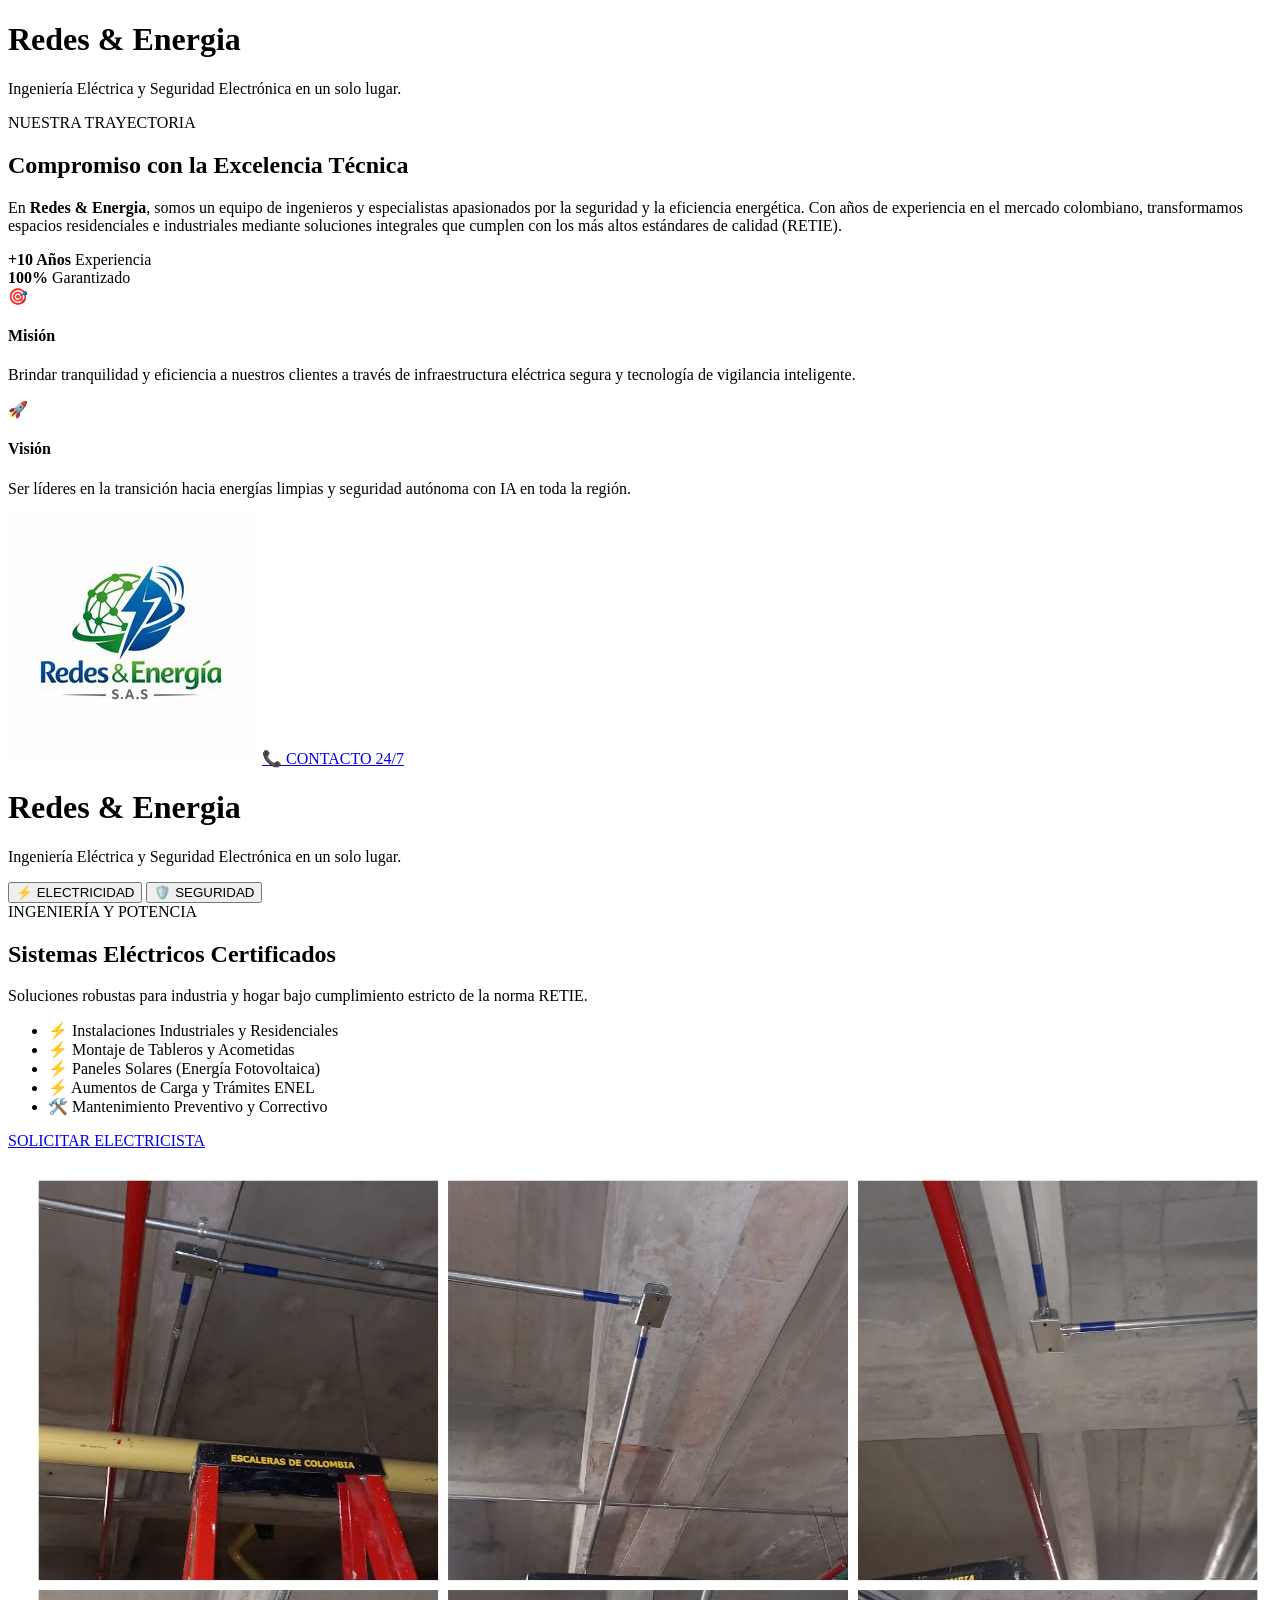
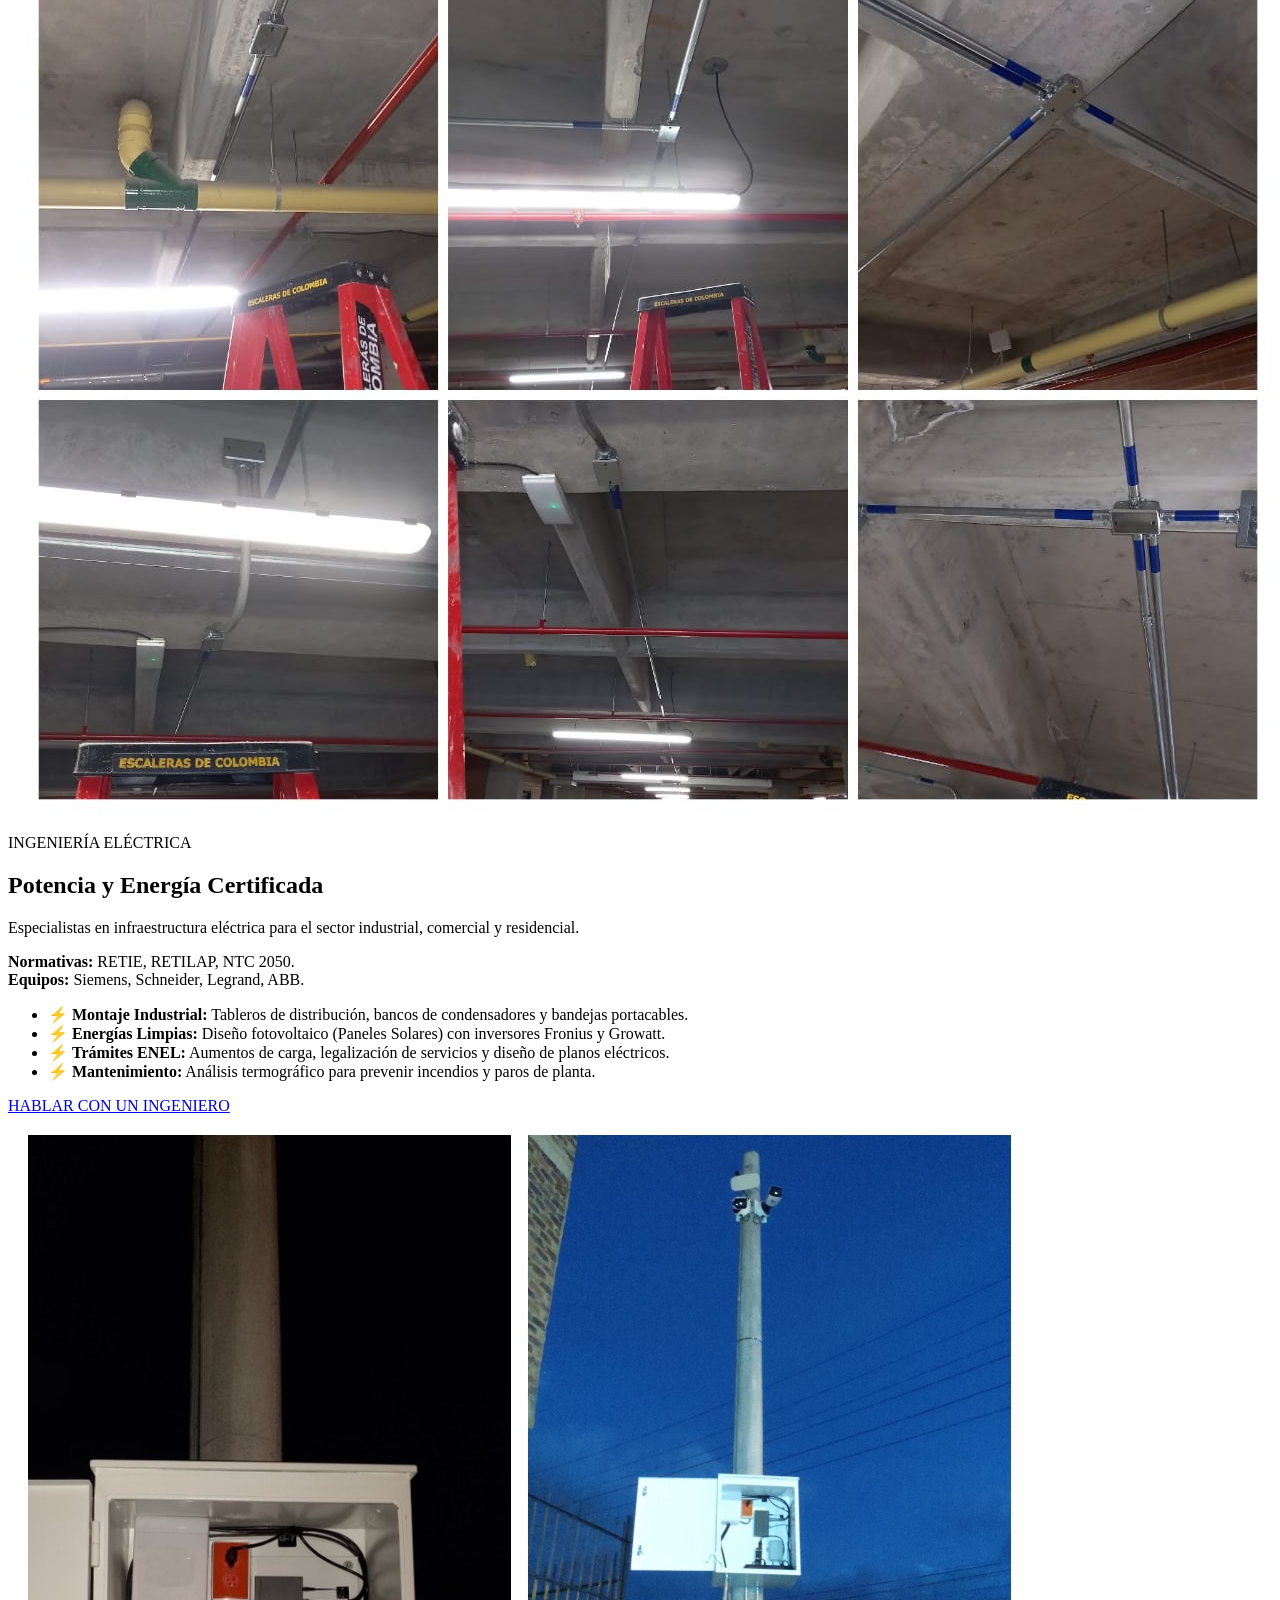
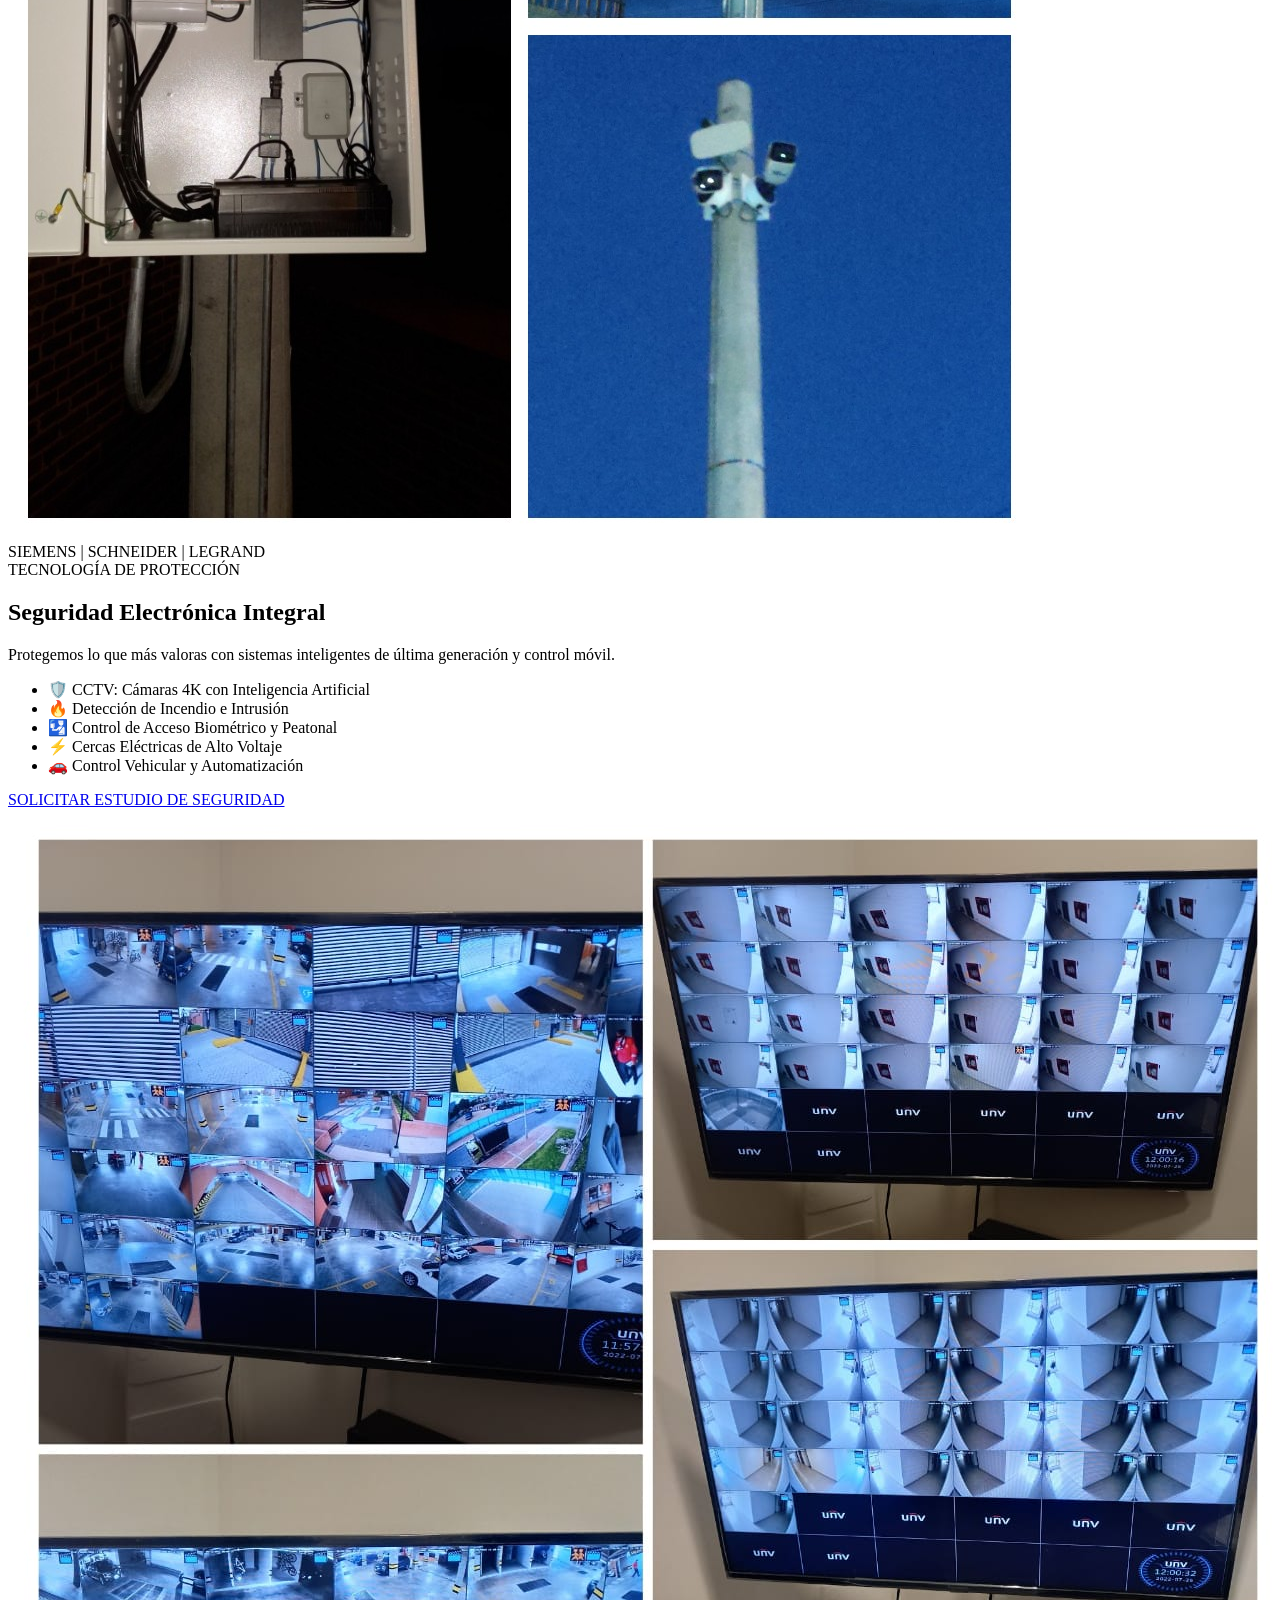
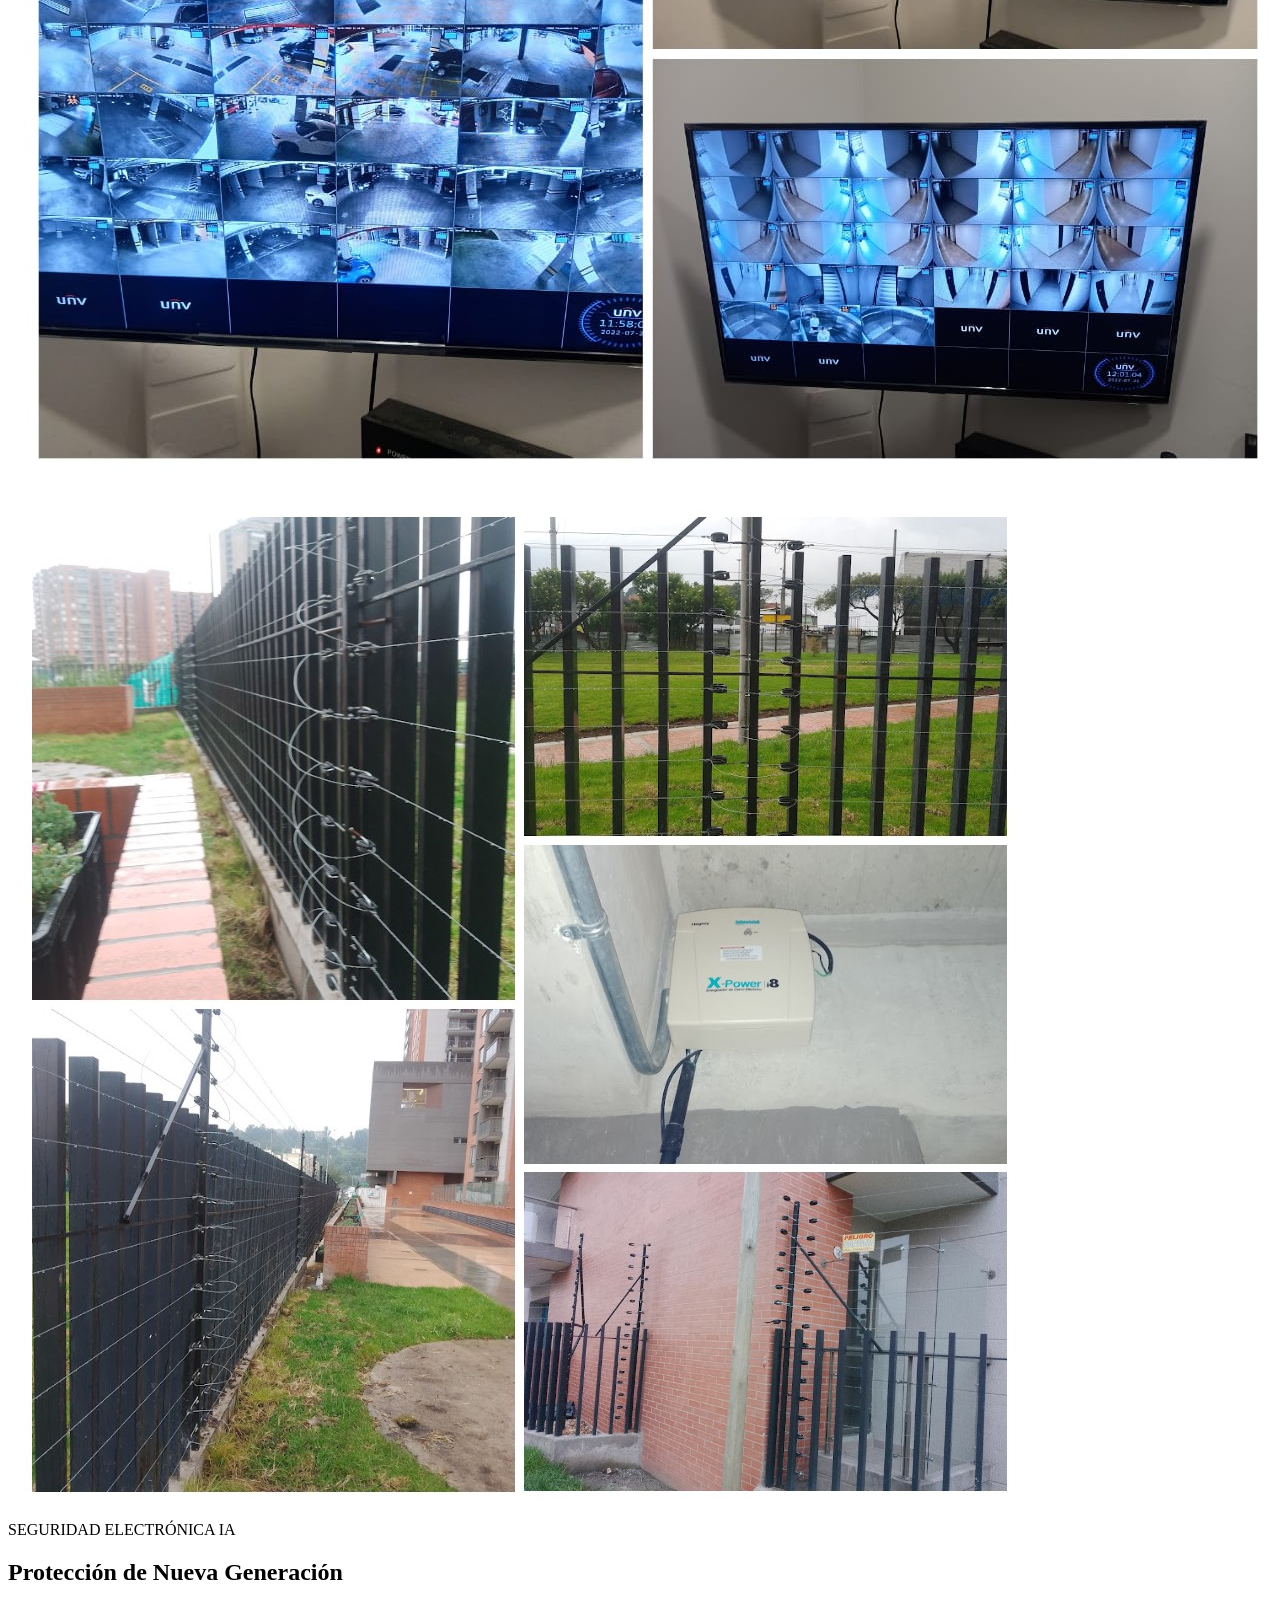
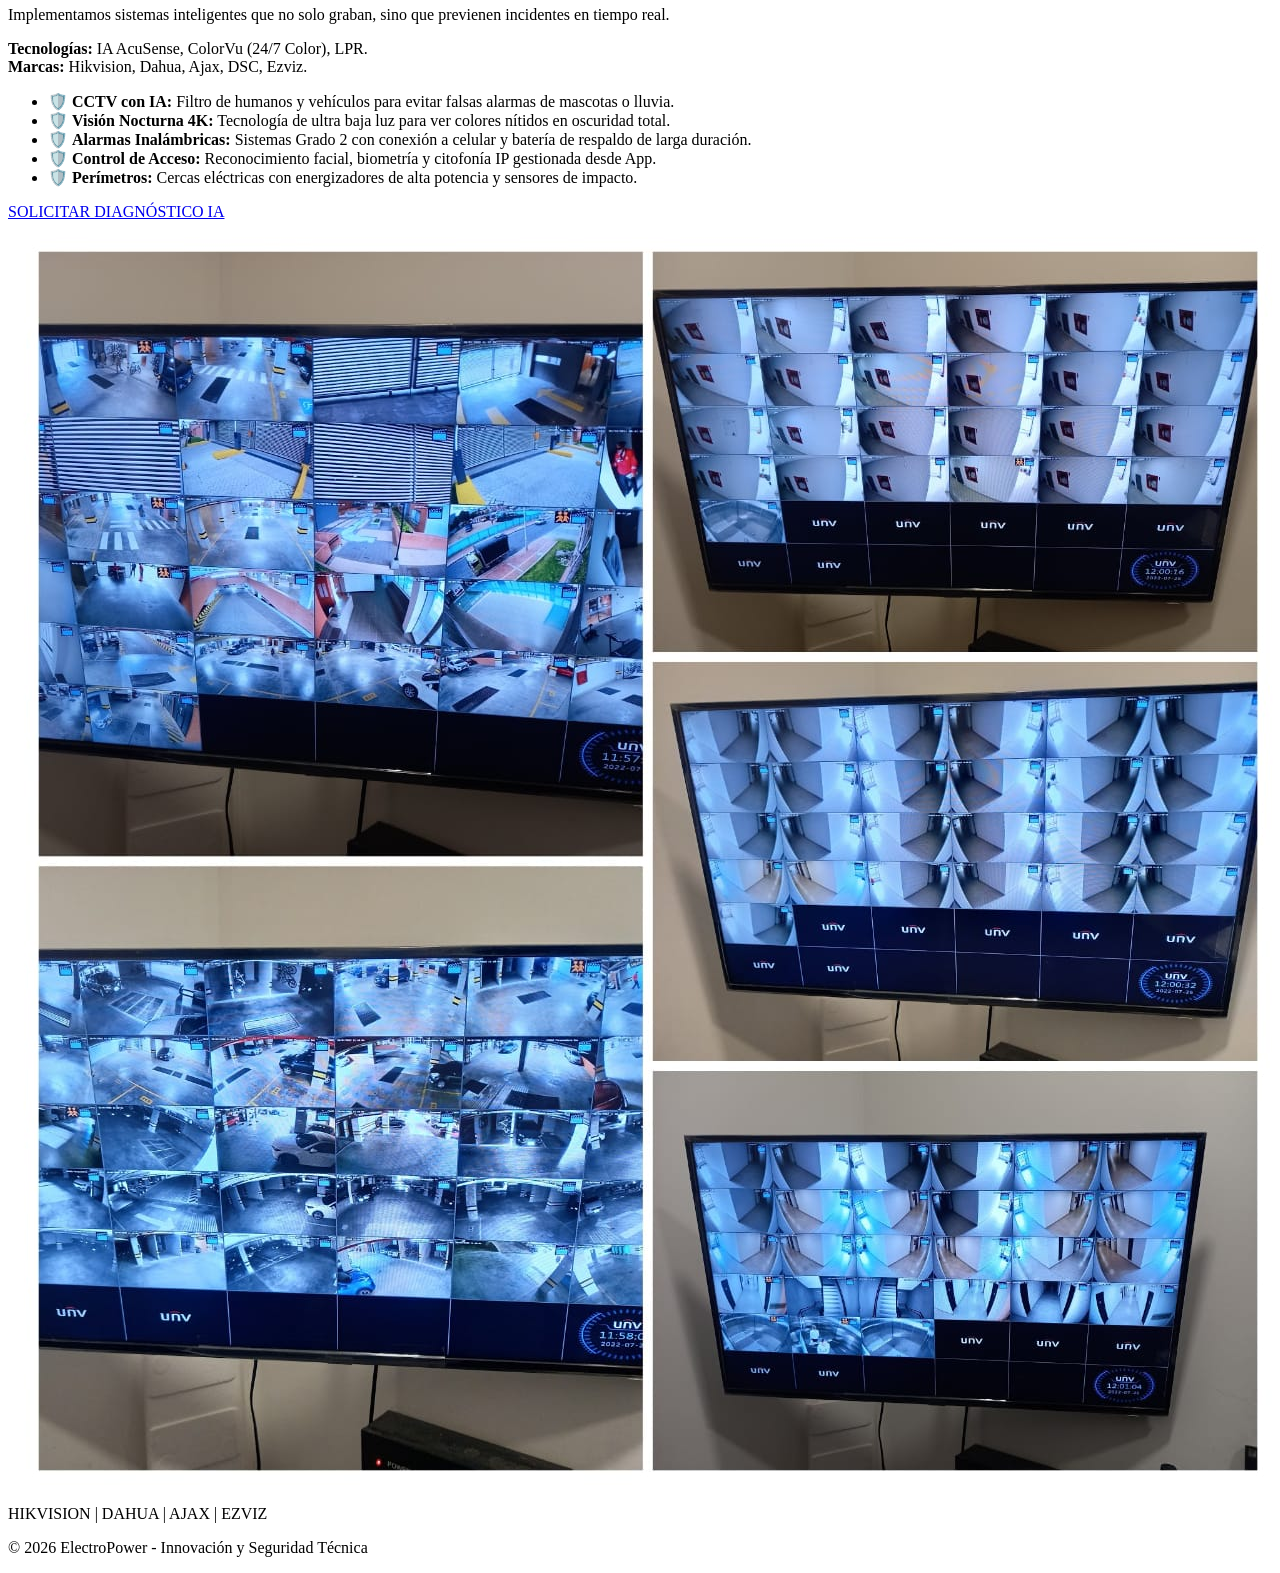
==== commit e4e5b98f: "Update index.html" ====
--- a/index.html
+++ b/index.html
@@ -1,13 +1,44 @@
 <!DOCTYPE html>
 <html lang="es">
-<head>
-    <meta charset="UTF-8">
-    <meta name="viewport" content="width=device-width, initial-scale=1.0">
-    <title>Redes & Energia | Ingeniería y Seguridad</title>
-    <link rel="stylesheet" href="style.css">
-    <link rel="stylesheet" href="https://cdnjs.cloudflare.com/ajax/libs/animate.css/4.1.1/animate.min.css"/>
-    <link href="https://fonts.googleapis.com/css2?family=Inter:wght@400;700;800&display=swap" rel="stylesheet">
-</head>
+<div class="header-content animate__animated animate__zoomIn">
+            <h1>Redes & Energia</h1>
+            <p>Ingeniería Eléctrica y Seguridad Electrónica en un solo lugar.</p>
+        </div>
+    </header>
+
+    <section class="about-us animate__animated animate__fadeInUp">
+        <div class="container">
+            <div class="about-grid">
+                <div class="about-text">
+                    <span class="badge">NUESTRA TRAYECTORIA</span>
+                    <h2>Compromiso con la Excelencia Técnica</h2>
+                    <p>En <strong>Redes & Energia</strong>, somos un equipo de ingenieros y especialistas apasionados por la seguridad y la eficiencia energética. Con años de experiencia en el mercado colombiano, transformamos espacios residenciales e industriales mediante soluciones integrales que cumplen con los más altos estándares de calidad (RETIE).</p>
+                    <div class="stats">
+                        <div class="stat-item">
+                            <strong>+10 Años</strong>
+                            <span>Experiencia</span>
+                        </div>
+                        <div class="stat-item">
+                            <strong>100%</strong>
+                            <span>Garantizado</span>
+                        </div>
+                    </div>
+                </div>
+                <div class="about-values">
+                    <div class="value-card">
+                        <span>🎯</span>
+                        <h4>Misión</h4>
+                        <p>Brindar tranquilidad y eficiencia a nuestros clientes a través de infraestructura eléctrica segura y tecnología de vigilancia inteligente.</p>
+                    </div>
+                    <div class="value-card">
+                        <span>🚀</span>
+                        <h4>Visión</h4>
+                        <p>Ser líderes en la transición hacia energías limpias y seguridad autónoma con IA en toda la región.</p>
+                    </div>
+                </div>
+            </div>
+        </div>
+    </section>
 <body>
 
     <nav class="navbar animate__animated animate__fadeIn">
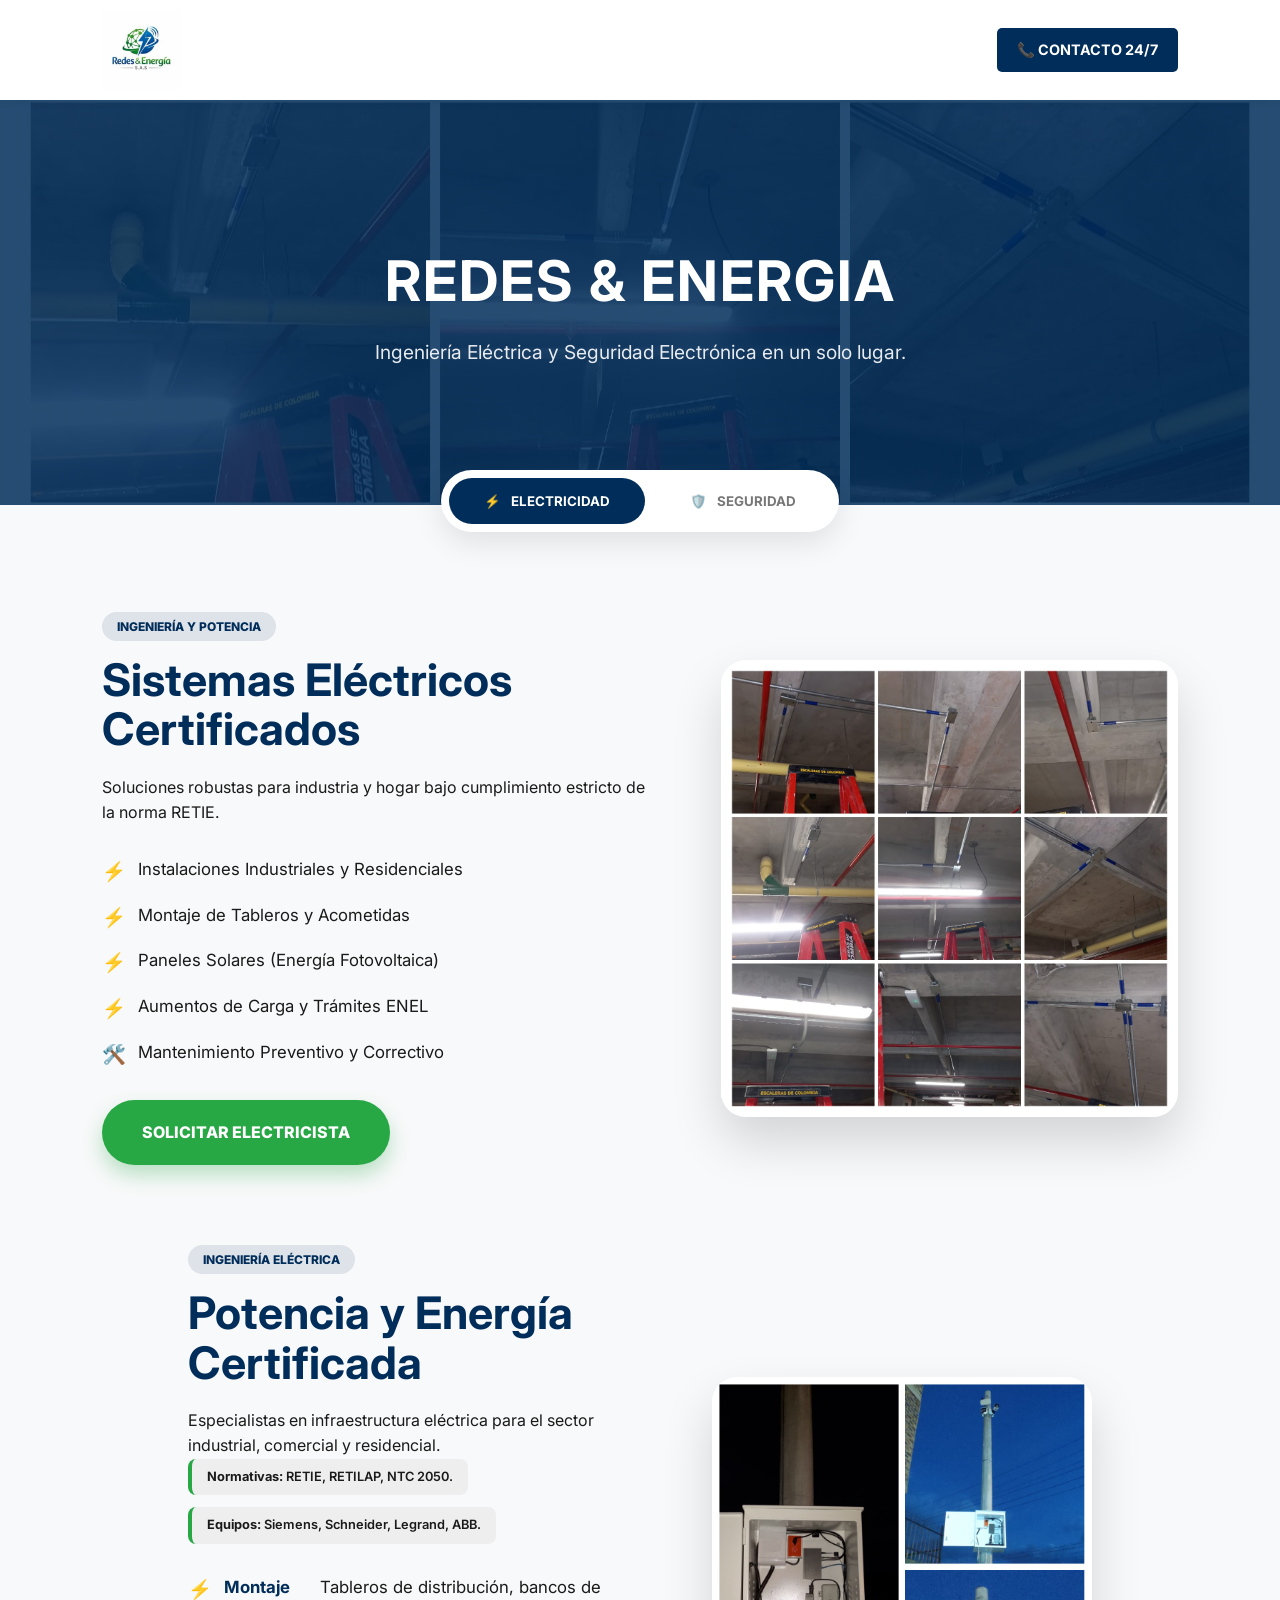
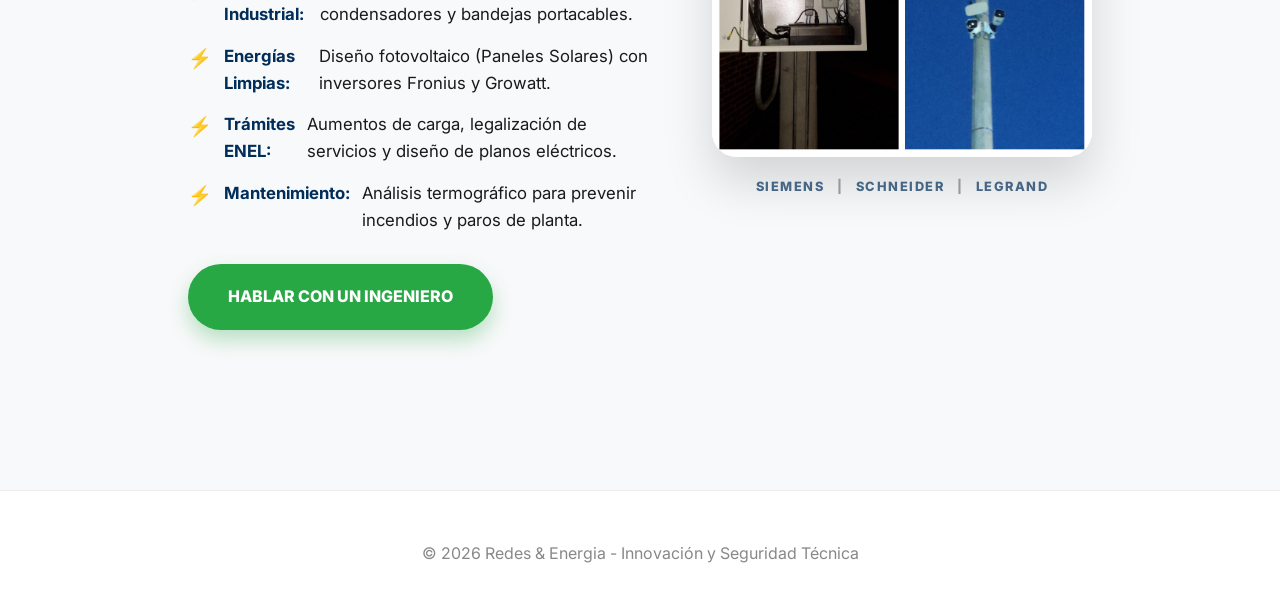
==== commit 7939e4b3: "Update index.html" ====
--- a/index.html
+++ b/index.html
@@ -1,44 +1,13 @@
 <!DOCTYPE html>
 <html lang="es">
-<div class="header-content animate__animated animate__zoomIn">
-            <h1>Redes & Energia</h1>
-            <p>Ingeniería Eléctrica y Seguridad Electrónica en un solo lugar.</p>
-        </div>
-    </header>
-
-    <section class="about-us animate__animated animate__fadeInUp">
-        <div class="container">
-            <div class="about-grid">
-                <div class="about-text">
-                    <span class="badge">NUESTRA TRAYECTORIA</span>
-                    <h2>Compromiso con la Excelencia Técnica</h2>
-                    <p>En <strong>Redes & Energia</strong>, somos un equipo de ingenieros y especialistas apasionados por la seguridad y la eficiencia energética. Con años de experiencia en el mercado colombiano, transformamos espacios residenciales e industriales mediante soluciones integrales que cumplen con los más altos estándares de calidad (RETIE).</p>
-                    <div class="stats">
-                        <div class="stat-item">
-                            <strong>+10 Años</strong>
-                            <span>Experiencia</span>
-                        </div>
-                        <div class="stat-item">
-                            <strong>100%</strong>
-                            <span>Garantizado</span>
-                        </div>
-                    </div>
-                </div>
-                <div class="about-values">
-                    <div class="value-card">
-                        <span>🎯</span>
-                        <h4>Misión</h4>
-                        <p>Brindar tranquilidad y eficiencia a nuestros clientes a través de infraestructura eléctrica segura y tecnología de vigilancia inteligente.</p>
-                    </div>
-                    <div class="value-card">
-                        <span>🚀</span>
-                        <h4>Visión</h4>
-                        <p>Ser líderes en la transición hacia energías limpias y seguridad autónoma con IA en toda la región.</p>
-                    </div>
-                </div>
-            </div>
-        </div>
-    </section>
+<head>
+    <meta charset="UTF-8">
+    <meta name="viewport" content="width=device-width, initial-scale=1.0">
+    <title>Redes & Energia | Ingeniería y Seguridad</title>
+    <link rel="stylesheet" href="style.css">
+    <link rel="stylesheet" href="https://cdnjs.cloudflare.com/ajax/libs/animate.css/4.1.1/animate.min.css"/>
+    <link href="https://fonts.googleapis.com/css2?family=Inter:wght@400;700;800&display=swap" rel="stylesheet">
+</head>
 <body>
 
     <nav class="navbar animate__animated animate__fadeIn">
@@ -89,7 +58,35 @@
             </div>
         </div>
 <main class="container">
-        
+        <div id="nosotros" class="service-panel animate__animated animate__fadeIn" style="display: none;">
+    <div class="panel-grid">
+        <div class="panel-info">
+            <span class="badge">NUESTRA ESENCIA</span>
+            <h2>Compromiso con la Excelencia Técnica</h2>
+            
+            <div class="mision-vision-container">
+                <div class="mv-item">
+                    <h3>🚀 Misión</h3>
+                    <p>Proveer soluciones integrales en ingeniería eléctrica y seguridad electrónica, garantizando la protección de activos y la continuidad operativa de nuestros clientes. Nos enfocamos en el cumplimiento riguroso de las normativas vigentes, utilizando tecnología de vanguardia y mano de obra calificada para transformar la infraestructura técnica en entornos seguros y eficientes.</p>
+                </div>
+                
+                <div class="mv-item" style="margin-top: 20px;">
+                    <h3>👁️ Visión</h3>
+                    <p>Para el año 2030, consolidarnos como el aliado estratégico líder en Colombia para proyectos de infraestructura y seguridad inteligente. Buscamos ser reconocidos por nuestra capacidad de innovación en energías limpias y sistemas de inteligencia artificial, manteniendo siempre la cercanía y confianza que nos caracteriza como expertos en ingeniería técnica.</p>
+                </div>
+            </div>
+            
+            <ul class="feature-list" style="margin-top: 20px;">
+                <li><span>✅</span> Ética y Transparencia Profesional</li>
+                <li><span>✅</span> Calidad Técnica Garantizada</li>
+                <li><span>✅</span> Innovación Constante</li>
+            </ul>
+        </div>
+        <div class="panel-media">
+            <img src="img/nosotros.jpeg" alt="Equipo Redes & Energia" class="img-main" style="filter: grayscale(20%);">
+        </div>
+    </div>
+</div>
         <div id="elec" class="service-panel active animate__animated animate__fadeIn">
             <div class="panel-grid">
                 <div class="panel-info">
@@ -147,43 +144,66 @@
     </main>
 
 
-        <div id="seg" class="service-panel animate__animated animate__fadeIn">
-            <div class="panel-grid">
-                <div class="panel-info">
-                    <span class="badge sec-badge">SEGURIDAD ELECTRÓNICA IA</span>
-                    <h2>Protección de Nueva Generación</h2>
-                    <p>Implementamos sistemas inteligentes que no solo graban, sino que previenen incidentes en tiempo real.</p>
-                    
-                    <div class="tech-specs sec-specs">
-                        <div class="spec-item"><strong>Tecnologías:</strong> IA AcuSense, ColorVu (24/7 Color), LPR.</div>
-                        <div class="spec-item"><strong>Marcas:</strong> Hikvision, Dahua, Ajax, DSC, Ezviz.</div>
-                    </div>
-
-                    <ul class="feature-list">
-                        <li><span>🛡️</span> <strong>CCTV con IA:</strong> Filtro de humanos y vehículos para evitar falsas alarmas de mascotas o lluvia.</li>
-                        <li><span>🛡️</span> <strong>Visión Nocturna 4K:</strong> Tecnología de ultra baja luz para ver colores nítidos en oscuridad total.</li>
-                        <li><span>🛡️</span> <strong>Alarmas Inalámbricas:</strong> Sistemas Grado 2 con conexión a celular y batería de respaldo de larga duración.</li>
-                        <li><span>🛡️</span> <strong>Control de Acceso:</strong> Reconocimiento facial, biometría y citofonía IP gestionada desde App.</li>
-                        <li><span>🛡️</span> <strong>Perímetros:</strong> Cercas eléctricas con energizadores de alta potencia y sensores de impacto.</li>
-                    </ul>
-                    <a href="https://wa.me/tu_numero" class="btn-wa seg-color">SOLICITAR DIAGNÓSTICO IA</a>
-                </div>
-                <div class="panel-media">
-                    <div class="scanner-effect">
-                        <img src="img/visual.jpeg" alt="Tecnología de Seguridad" class="img-main">
-                        <div class="line"></div>
-                    </div>
-                    <div class="brand-strip">
-                        <span>HIKVISION</span> | <span>DAHUA</span> | <span>AJAX</span> | <span>EZVIZ</span>
-                    </div>
-                </div>
-            </div>
-        </div>
+       <div id="seg" class="service-panel animate__animated animate__fadeIn" style="display: none;">
+    <div class="panel-grid">
+        <div class="panel-info">
+            <span class="badge sec-badge">TECNOLOGÍA DE PROTECCIÓN</span>
+            <h2>Seguridad Electrónica Integral</h2>
+            <p>Seleccione un servicio para ver nuestra galería de proyectos:</p>
+            
+            <div class="sub-tabs">
+                <button class="sub-tab-item active" onclick="verAlbum('cctv')">📹 CCTV IA</button>
+                <button class="sub-tab-item" onclick="verAlbum('incendio')">🔥 Incendio</button>
+                <button class="sub-tab-item" onclick="verAlbum('acceso')">🛂 Acceso</button>
+                <button class="sub-tab-item" onclick="verAlbum('cercas')">⚡ Cercas</button>
+            </div>
+
+            <div class="feature-list">
+                <p id="desc-servicio" style="font-weight: bold; color: #2d3436; margin-top: 15px;">
+                    Cámaras 4K con Inteligencia Artificial y monitoreo remoto.
+                </p>
+            </div>
+            
+            <a href="https://wa.me/573142447898" class="btn-wa seg-color">SOLICITAR ESTUDIO DE SEGURIDAD</a>
+        </div>
+
+        <div class="panel-media">
+            <div id="album-cctv" class="album-container active">
+                <img src="img/cctv-1.jpeg" alt="CCTV 1" class="img-main">
+                <div class="album-grid">
+                    <img src="img/cctv-2.jpeg" onclick="cambiarPrincipal(this)">
+                    <img src="img/cctv-3.jpeg" onclick="cambiarPrincipal(this)">
+                </div>
+            </div>
+
+            <div id="album-incendio" class="album-container" style="display:none;">
+                <img src="img/incendio-1.jpeg" alt="Incendio" class="img-main">
+                <div class="album-grid">
+                    <img src="img/incendio-2.jpeg" onclick="cambiarPrincipal(this)">
+                </div>
+            </div>
+
+            <div id="album-acceso" class="album-container" style="display:none;">
+                <img src="img/acceso-1.jpeg" alt="Acceso" class="img-main">
+                <div class="album-grid">
+                    <img src="img/acceso-2.jpeg" onclick="cambiarPrincipal(this)">
+                </div>
+            </div>
+
+            <div id="album-cercas" class="album-container" style="display:none;">
+                <img src="img/cercas-1.jpeg" alt="Cercas" class="img-main">
+                <div class="album-grid">
+                    <img src="img/cercas-2.jpeg" onclick="cambiarPrincipal(this)">
+                </div>
+            </div>
+        </div>
+    </div>
+</div>
 
     </main>
 
     <footer class="footer">
-        <p>&copy; 2026 ElectroPower - Innovación y Seguridad Técnica</p>
+        <p>&copy; 2026 Redes & Energia - Innovación y Seguridad Técnica</p>
     </footer>
 
    <script>
@@ -226,3 +246,5 @@
 
 
 
+
+
--- a/style.css
+++ b/style.css
@@ -0,0 +1,369 @@
+/* =========================================
+   VARIABLES Y CONFIGURACIÓN BASE
+   ========================================= */
+:root {
+    --azul: #002d5a;
+    --azul-claro: #0056b3;
+    --verde: #28a745;
+    --gris-fondo: #f8f9fa;
+    --gris-texto: #444;
+    --dark: #1a1a1a;
+    --white: #ffffff;
+    --shadow: 0 10px 30px rgba(0,0,0,0.1);
+    --transition: all 0.3s ease;
+}
+
+* { 
+    box-sizing: border-box; 
+    margin: 0; 
+    padding: 0; 
+    font-family: 'Inter', sans-serif; 
+}
+
+body { 
+    background-color: var(--gris-fondo); 
+    color: var(--dark); 
+    line-height: 1.6;
+    overflow-x: hidden;
+}
+
+/* =========================================
+   NAVBAR & LOGO
+   ========================================= */
+.navbar {
+    display: flex;
+    justify-content: space-between;
+    align-items: center;
+    padding: 10px 8%;
+    background: var(--white);
+    box-shadow: 0 2px 10px rgba(0,0,0,0.05);
+    position: sticky;
+    top: 0;
+    z-index: 1000;
+}
+
+.logo-img {
+    height: 80px; /* Ajustado para mayor elegancia */
+    object-fit: contain;
+    transition: var(--transition);
+}
+
+.btn-contacto {
+    background: var(--azul);
+    color: white;
+    padding: 10px 20px;
+    border-radius: 5px;
+    text-decoration: none;
+    font-weight: bold;
+    font-size: 0.9rem;
+    transition: var(--transition);
+}
+
+.btn-contacto:hover {
+    background: var(--azul-claro);
+    transform: translateY(-2px);
+}
+
+/* =========================================
+   HEADER PRINCIPAL
+   ========================================= */
+.main-header {
+    background: linear-gradient(rgba(0,45,90,0.85), rgba(0,45,90,0.85)), 
+                url('img/conduit-emt.jpeg'); /* Asegúrate que la ruta sea correcta */
+    background-size: cover; 
+    background-position: center; 
+    height: 45vh;
+    display: flex; 
+    align-items: center; 
+    justify-content: center; 
+    text-align: center; 
+    color: white;
+}
+
+.header-content h1 { 
+    font-size: clamp(2rem, 5vw, 3.5rem); 
+    letter-spacing: 2px; 
+    margin-bottom: 10px;
+    text-transform: uppercase;
+}
+
+.header-content p {
+    font-size: 1.2rem;
+    opacity: 0.9;
+}
+
+/* =========================================
+   SECCIÓN QUIÉNES SOMOS (About Us)
+   ========================================= */
+.about-us {
+    padding: 80px 8%;
+    background-color: var(--white);
+}
+
+.about-grid {
+    display: grid;
+    grid-template-columns: 1fr 1fr;
+    gap: 60px;
+    max-width: 1200px;
+    margin: 0 auto;
+    align-items: center;
+}
+
+.badge {
+    display: inline-block;
+    background: rgba(0, 45, 90, 0.1);
+    color: var(--azul);
+    padding: 5px 15px;
+    border-radius: 20px;
+    font-size: 0.75rem;
+    font-weight: 800;
+    margin-bottom: 15px;
+}
+
+.about-text h2 {
+    font-size: 2.2rem;
+    color: var(--azul);
+    margin-bottom: 20px;
+}
+
+.stats {
+    display: flex;
+    gap: 40px;
+    margin-top: 30px;
+}
+
+.stat-item strong {
+    display: block;
+    font-size: 2rem;
+    color: var(--azul-claro);
+}
+
+.stat-item span {
+    font-size: 0.9rem;
+    color: #666;
+}
+
+.value-card {
+    background: var(--gris-fondo);
+    padding: 25px;
+    border-radius: 15px;
+    margin-bottom: 20px;
+    box-shadow: 0 4px 15px rgba(0,0,0,0.05);
+    border-left: 6px solid var(--azul);
+    transition: var(--transition);
+}
+
+.value-card:hover {
+    transform: translateX(10px);
+}
+
+.value-card h4 {
+    margin: 10px 0;
+    color: var(--dark);
+    font-size: 1.2rem;
+}
+
+/* =========================================
+   SELECTOR DE TABS
+   ========================================= */
+.selector-section { 
+    display: flex; 
+    justify-content: center; 
+    margin-top: -35px; 
+    position: relative;
+    z-index: 10;
+}
+
+.tabs { 
+    background: white; 
+    padding: 8px; 
+    border-radius: 60px; 
+    box-shadow: var(--shadow); 
+    display: flex; 
+    gap: 10px; 
+}
+
+.tab-item { 
+    border: none; 
+    background: none; 
+    padding: 15px 35px; 
+    border-radius: 50px;
+    cursor: pointer; 
+    display: flex; 
+    align-items: center; 
+    gap: 10px; 
+    transition: var(--transition);
+    font-weight: bold; 
+    color: #777;
+}
+
+.tab-item.active { 
+    background: var(--azul); 
+    color: white; 
+}
+
+/* =========================================
+   PANELES DE SERVICIO
+   ========================================= */
+.container { padding: 80px 8%; }
+
+.service-panel { 
+    display: none; 
+}
+
+.service-panel.active { 
+    display: block; 
+}
+
+.panel-grid { 
+    display: grid; 
+    grid-template-columns: 1.1fr 0.9fr; 
+    gap: 60px; 
+    align-items: center; 
+}
+
+.panel-info h2 { 
+    font-size: 2.8rem; 
+    color: var(--azul); 
+    margin-bottom: 20px; 
+    line-height: 1.1;
+}
+
+/* Especificaciones Técnicas */
+.tech-specs {
+    display: flex;
+    gap: 12px;
+    margin-bottom: 25px;
+    flex-wrap: wrap;
+}
+
+.spec-item {
+    background: #eeeeee;
+    padding: 8px 15px;
+    border-radius: 8px;
+    font-size: 0.8rem;
+    color: var(--dark);
+    border-left: 4px solid var(--verde);
+    font-weight: 600;
+}
+
+.sec-specs .spec-item {
+    border-left: 4px solid var(--azul-claro);
+}
+
+/* Listas de beneficios */
+.feature-list { list-style: none; margin: 30px 0; }
+.feature-list li { 
+    margin: 15px 0; 
+    font-size: 1.05rem; 
+    display: flex; 
+    align-items: flex-start;
+    gap: 12px; 
+}
+.feature-list li span { font-size: 1.2rem; }
+.feature-list li strong { color: var(--azul); }
+
+/* Media / Imágenes */
+.panel-media { position: relative; }
+
+.img-main { 
+    width: 100%; 
+    border-radius: 25px; 
+    box-shadow: 0 25px 50px rgba(0,0,0,0.15); 
+    display: block;
+}
+
+.brand-strip {
+    margin-top: 20px;
+    text-align: center;
+    font-size: 0.8rem;
+    font-weight: 800;
+    color: #999;
+    letter-spacing: 1.5px;
+}
+
+.brand-strip span {
+    margin: 0 8px;
+    color: var(--azul);
+    opacity: 0.7;
+}
+
+/* =========================================
+   BOTONES WHATSAPP
+   ========================================= */
+.btn-wa { 
+    display: inline-block; 
+    background: var(--verde); 
+    color: white;
+    padding: 20px 40px; 
+    border-radius: 50px; 
+    text-decoration: none;
+    font-weight: 800; 
+    font-size: 1rem;
+    box-shadow: 0 10px 20px rgba(40, 167, 69, 0.3);
+    transition: var(--transition);
+    border: none;
+    cursor: pointer;
+}
+
+.btn-wa:hover {
+    transform: scale(1.05);
+    filter: brightness(1.1);
+}
+
+.seg-color { 
+    background: var(--azul-claro); 
+    box-shadow: 0 10px 20px rgba(0, 86, 179, 0.3); 
+}
+
+/* =========================================
+   FOOTER
+   ========================================= */
+.footer { 
+    text-align: center; 
+    padding: 50px 8%; 
+    background: var(--white); 
+    color: #888; 
+    border-top: 1px solid #eee; 
+}
+
+/* =========================================
+   RESPONSIVE (MÓVILES)
+   ========================================= */
+@media (max-width: 992px) {
+    .panel-grid, .about-grid { 
+        grid-template-columns: 1fr; 
+        gap: 40px;
+    }
+    
+    .panel-info, .about-text {
+        text-align: center;
+    }
+    
+    .feature-list li {
+        justify-content: center;
+        text-align: left;
+    }
+
+    .tech-specs, .stats {
+        justify-content: center;
+    }
+}
+
+@media (max-width: 480px) {
+    .tabs {
+        flex-direction: column;
+        border-radius: 20px;
+        width: 100%;
+        margin: 0 20px;
+    }
+    
+    .navbar {
+        flex-direction: column;
+        gap: 15px;
+    }
+
+    .header-content h1 {
+        font-size: 1.8rem;
+    }
+}
